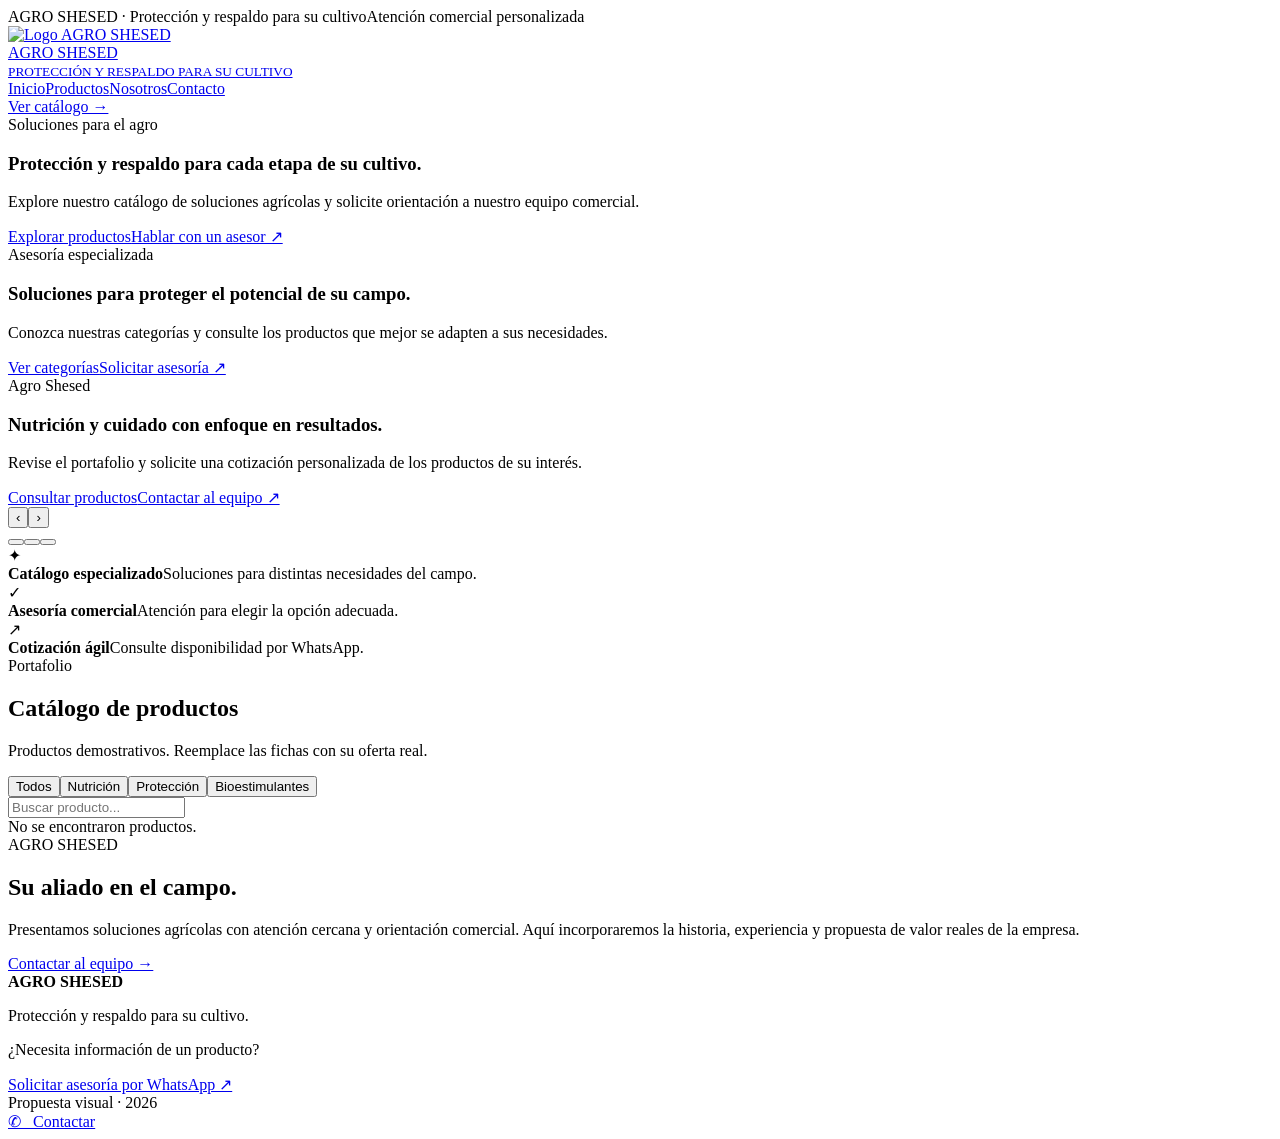
==== index.html @ ef161569 "feat: add commercial catalog page" ====
<!doctype html><html lang="es"><head><meta charset="utf-8"><meta name="viewport" content="width=device-width,initial-scale=1"><title>AGRO SHESED | Catálogo agrícola</title><link rel="stylesheet" href="styles.css"></head><body><div class="topline"><span>AGRO SHESED · Protección y respaldo para su cultivo</span><span>Atención comercial personalizada</span></div><header class="header"><a class="logo" href="#inicio"><span class="logo-frame"><img src="assets/logo-original.png" alt="Logo AGRO SHESED"></span><div><div class="wordmark">AGRO SHESED</div><small>PROTECCIÓN Y RESPALDO PARA SU CULTIVO</small></div></a><nav class="nav"><a href="#inicio">Inicio</a><a href="#catalogo">Productos</a><a href="#empresa">Nosotros</a><a href="#contacto">Contacto</a></nav><a class="header-cta" href="#catalogo">Ver catálogo →</a></header><main id="inicio"><section class="hero slider" aria-label="Presentación de AGRO SHESED"><div class="slides"><article class="slide active" aria-hidden="false"><div class="slide-image" style="background-image:linear-gradient(90deg,#102943 0%,#102943e8 38%,#10294335 100%),url(assets/banner-1.svg)"></div><div class="slide-content"><div class="kicker">Soluciones para el agro</div><h1>Protección y respaldo para cada etapa de su cultivo.</h1><p>Explore nuestro catálogo de soluciones agrícolas y solicite orientación a nuestro equipo comercial.</p><div class="hero-actions"><a href="#catalogo" class="button">Explorar productos</a><a href="#contacto">Hablar con un asesor ↗</a></div></div></article><article class="slide" aria-hidden="true"><div class="slide-image" style="background-image:linear-gradient(90deg,#102943 0%,#102943df 38%,#10294329 100%),url(assets/banner-2.svg)"></div><div class="slide-content"><div class="kicker">Asesoría especializada</div><h1>Soluciones para proteger el potencial de su campo.</h1><p>Conozca nuestras categorías y consulte los productos que mejor se adapten a sus necesidades.</p><div class="hero-actions"><a href="#catalogo" class="button">Ver categorías</a><a href="#contacto">Solicitar asesoría ↗</a></div></div></article><article class="slide" aria-hidden="true"><div class="slide-image" style="background-image:linear-gradient(90deg,#102943 0%,#102943e0 38%,#10294325 100%),url(assets/banner-3.svg)"></div><div class="slide-content"><div class="kicker">Agro Shesed</div><h1>Nutrición y cuidado con enfoque en resultados.</h1><p>Revise el portafolio y solicite una cotización personalizada de los productos de su interés.</p><div class="hero-actions"><a href="#catalogo" class="button">Consultar productos</a><a href="#contacto">Contactar al equipo ↗</a></div></div></article></div><button class="slide-arrow prev" aria-label="Diapositiva anterior">‹</button><button class="slide-arrow next" aria-label="Diapositiva siguiente">›</button><div class="slide-dots" aria-label="Elegir diapositiva"><button class="dot active" aria-label="Ver diapositiva 1" aria-current="true"></button><button class="dot" aria-label="Ver diapositiva 2"></button><button class="dot" aria-label="Ver diapositiva 3"></button></div></section><section class="stat-strip"><div class="stat"><div class="icon">✦</div><div><b>Catálogo especializado</b>Soluciones para distintas necesidades del campo.</div></div><div class="stat"><div class="icon">✓</div><div><b>Asesoría comercial</b>Atención para elegir la opción adecuada.</div></div><div class="stat"><div class="icon">↗</div><div><b>Cotización ágil</b>Consulte disponibilidad por WhatsApp.</div></div></section><section class="container" id="catalogo"><div class="heading"><div><div class="eyebrow">Portafolio</div><h2>Catálogo de productos</h2></div><p>Productos demostrativos. Reemplace las fichas con su oferta real.</p></div><div class="toolbar"><div class="filters" role="group" aria-label="Categorías"><button class="filter active" data-category="Todos">Todos</button><button class="filter" data-category="Nutrición">Nutrición</button><button class="filter" data-category="Protección">Protección</button><button class="filter" data-category="Bioestimulantes">Bioestimulantes</button></div><input type="search" id="search" placeholder="Buscar producto..." aria-label="Buscar producto"></div><div class="grid" id="grid"></div><div class="empty" id="empty">No se encontraron productos.</div></section><section class="about" id="empresa"><div class="about-inner"><div><div class="eyebrow">AGRO SHESED</div><h2>Su aliado en el campo.</h2><p>Presentamos soluciones agrícolas con atención cercana y orientación comercial. Aquí incorporaremos la historia, experiencia y propuesta de valor reales de la empresa.</p></div><a class="button" href="#contacto">Contactar al equipo →</a></div></section></main><footer class="footer" id="contacto"><div><strong>AGRO SHESED</strong><p>Protección y respaldo para su cultivo.</p></div><div><p>¿Necesita información de un producto?</p><a id="contactLink" href="#">Solicitar asesoría por WhatsApp ↗</a></div><span>Propuesta visual · 2026</span></footer><a class="floating" id="floating" href="#">✆ &nbsp; Contactar</a><script src="app.js" defer></script></body></html>
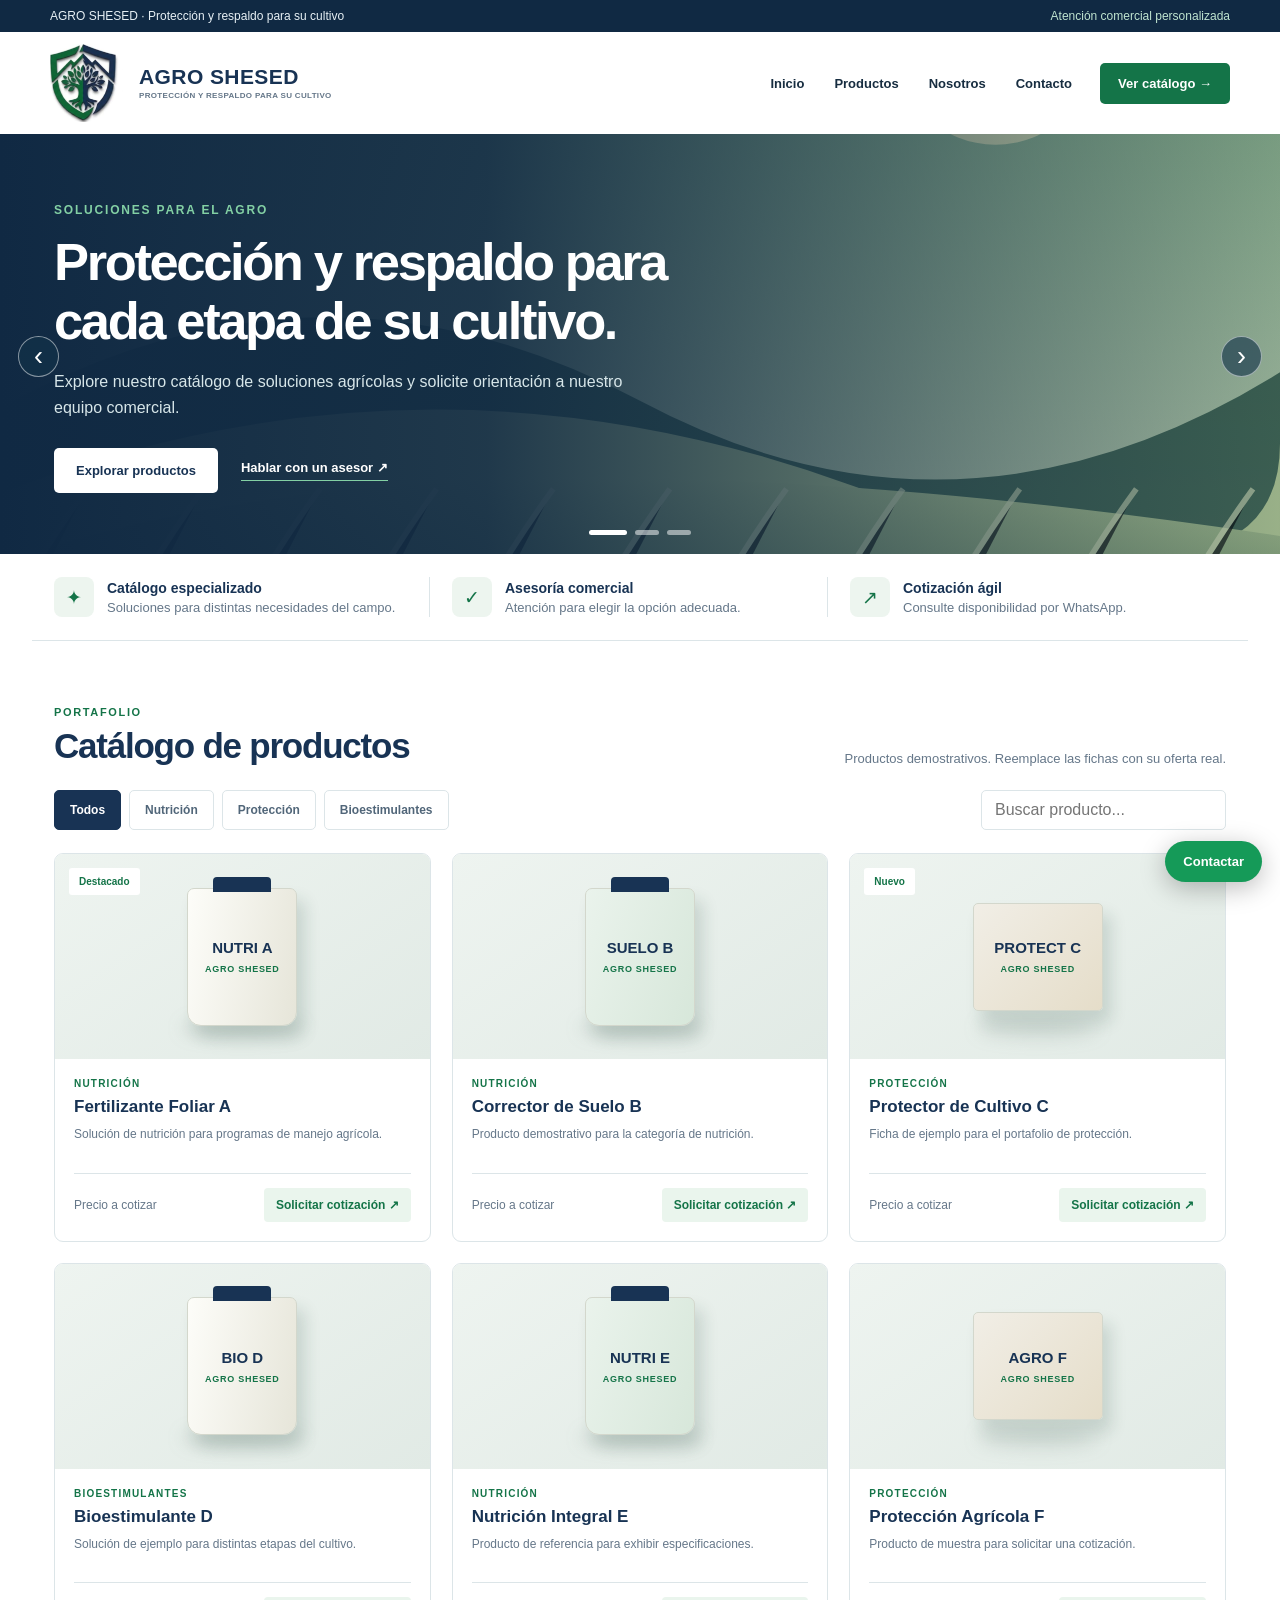
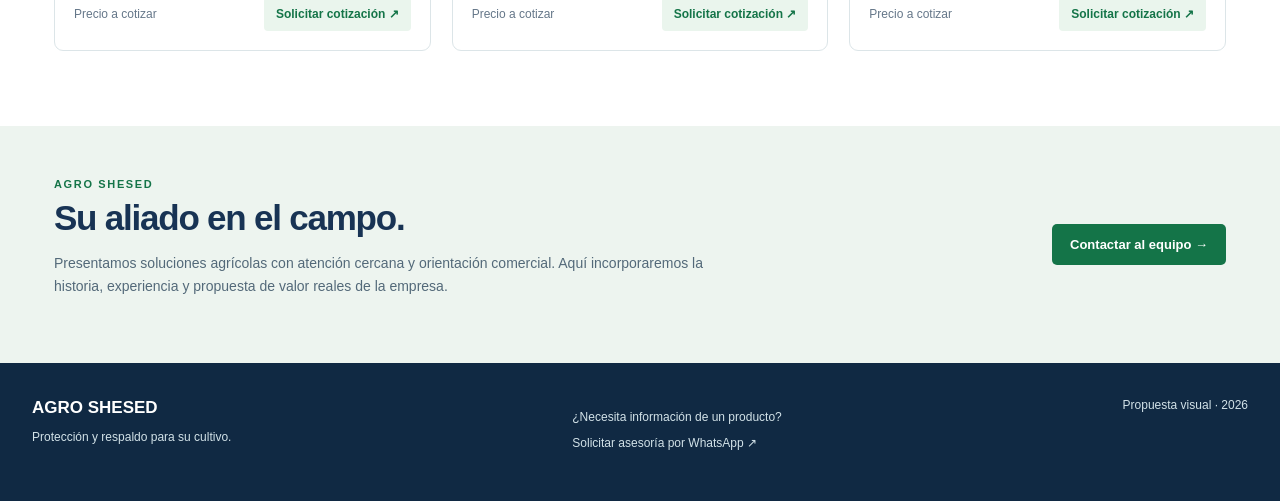
==== commit ca22842a: "feat: use WhatsApp icon in contact button" ====
--- a/index.html
+++ b/index.html
@@ -1 +1 @@
-<!doctype html><html lang="es"><head><meta charset="utf-8"><meta name="viewport" content="width=device-width,initial-scale=1"><title>AGRO SHESED | Catálogo agrícola</title><link rel="stylesheet" href="styles.css"></head><body><div class="topline"><span>AGRO SHESED · Protección y respaldo para su cultivo</span><span>Atención comercial personalizada</span></div><header class="header"><a class="logo" href="#inicio"><span class="logo-frame"><img src="assets/logo-original.png" alt="Logo AGRO SHESED"></span><div><div class="wordmark">AGRO SHESED</div><small>PROTECCIÓN Y RESPALDO PARA SU CULTIVO</small></div></a><nav class="nav"><a href="#inicio">Inicio</a><a href="#catalogo">Productos</a><a href="#empresa">Nosotros</a><a href="#contacto">Contacto</a></nav><a class="header-cta" href="#catalogo">Ver catálogo →</a></header><main id="inicio"><section class="hero slider" aria-label="Presentación de AGRO SHESED"><div class="slides"><article class="slide active" aria-hidden="false"><div class="slide-image" style="background-image:linear-gradient(90deg,#102943 0%,#102943e8 38%,#10294335 100%),url(assets/banner-1.svg)"></div><div class="slide-content"><div class="kicker">Soluciones para el agro</div><h1>Protección y respaldo para cada etapa de su cultivo.</h1><p>Explore nuestro catálogo de soluciones agrícolas y solicite orientación a nuestro equipo comercial.</p><div class="hero-actions"><a href="#catalogo" class="button">Explorar productos</a><a href="#contacto">Hablar con un asesor ↗</a></div></div></article><article class="slide" aria-hidden="true"><div class="slide-image" style="background-image:linear-gradient(90deg,#102943 0%,#102943df 38%,#10294329 100%),url(assets/banner-2.svg)"></div><div class="slide-content"><div class="kicker">Asesoría especializada</div><h1>Soluciones para proteger el potencial de su campo.</h1><p>Conozca nuestras categorías y consulte los productos que mejor se adapten a sus necesidades.</p><div class="hero-actions"><a href="#catalogo" class="button">Ver categorías</a><a href="#contacto">Solicitar asesoría ↗</a></div></div></article><article class="slide" aria-hidden="true"><div class="slide-image" style="background-image:linear-gradient(90deg,#102943 0%,#102943e0 38%,#10294325 100%),url(assets/banner-3.svg)"></div><div class="slide-content"><div class="kicker">Agro Shesed</div><h1>Nutrición y cuidado con enfoque en resultados.</h1><p>Revise el portafolio y solicite una cotización personalizada de los productos de su interés.</p><div class="hero-actions"><a href="#catalogo" class="button">Consultar productos</a><a href="#contacto">Contactar al equipo ↗</a></div></div></article></div><button class="slide-arrow prev" aria-label="Diapositiva anterior">‹</button><button class="slide-arrow next" aria-label="Diapositiva siguiente">›</button><div class="slide-dots" aria-label="Elegir diapositiva"><button class="dot active" aria-label="Ver diapositiva 1" aria-current="true"></button><button class="dot" aria-label="Ver diapositiva 2"></button><button class="dot" aria-label="Ver diapositiva 3"></button></div></section><section class="stat-strip"><div class="stat"><div class="icon">✦</div><div><b>Catálogo especializado</b>Soluciones para distintas necesidades del campo.</div></div><div class="stat"><div class="icon">✓</div><div><b>Asesoría comercial</b>Atención para elegir la opción adecuada.</div></div><div class="stat"><div class="icon">↗</div><div><b>Cotización ágil</b>Consulte disponibilidad por WhatsApp.</div></div></section><section class="container" id="catalogo"><div class="heading"><div><div class="eyebrow">Portafolio</div><h2>Catálogo de productos</h2></div><p>Productos demostrativos. Reemplace las fichas con su oferta real.</p></div><div class="toolbar"><div class="filters" role="group" aria-label="Categorías"><button class="filter active" data-category="Todos">Todos</button><button class="filter" data-category="Nutrición">Nutrición</button><button class="filter" data-category="Protección">Protección</button><button class="filter" data-category="Bioestimulantes">Bioestimulantes</button></div><input type="search" id="search" placeholder="Buscar producto..." aria-label="Buscar producto"></div><div class="grid" id="grid"></div><div class="empty" id="empty">No se encontraron productos.</div></section><section class="about" id="empresa"><div class="about-inner"><div><div class="eyebrow">AGRO SHESED</div><h2>Su aliado en el campo.</h2><p>Presentamos soluciones agrícolas con atención cercana y orientación comercial. Aquí incorporaremos la historia, experiencia y propuesta de valor reales de la empresa.</p></div><a class="button" href="#contacto">Contactar al equipo →</a></div></section></main><footer class="footer" id="contacto"><div><strong>AGRO SHESED</strong><p>Protección y respaldo para su cultivo.</p></div><div><p>¿Necesita información de un producto?</p><a id="contactLink" href="#">Solicitar asesoría por WhatsApp ↗</a></div><span>Propuesta visual · 2026</span></footer><a class="floating" id="floating" href="#">✆ &nbsp; Contactar</a><script src="app.js" defer></script></body></html>+<!doctype html><html lang="es"><head><meta charset="utf-8"><meta name="viewport" content="width=device-width,initial-scale=1"><title>AGRO SHESED | Catálogo agrícola</title><link rel="stylesheet" href="styles.css"></head><body><div class="topline"><span>AGRO SHESED · Protección y respaldo para su cultivo</span><span>Atención comercial personalizada</span></div><header class="header"><a class="logo" href="#inicio"><span class="logo-frame"><img src="assets/logo-original.png" alt="Logo AGRO SHESED"></span><div><div class="wordmark">AGRO SHESED</div><small>PROTECCIÓN Y RESPALDO PARA SU CULTIVO</small></div></a><nav class="nav"><a href="#inicio">Inicio</a><a href="#catalogo">Productos</a><a href="#empresa">Nosotros</a><a href="#contacto">Contacto</a></nav><a class="header-cta" href="#catalogo">Ver catálogo →</a></header><main id="inicio"><section class="hero slider" aria-label="Presentación de AGRO SHESED"><div class="slides"><article class="slide active" aria-hidden="false"><div class="slide-image" style="background-image:linear-gradient(90deg,#102943 0%,#102943e8 38%,#10294335 100%),url(assets/banner-1.svg)"></div><div class="slide-content"><div class="kicker">Soluciones para el agro</div><h1>Protección y respaldo para cada etapa de su cultivo.</h1><p>Explore nuestro catálogo de soluciones agrícolas y solicite orientación a nuestro equipo comercial.</p><div class="hero-actions"><a href="#catalogo" class="button">Explorar productos</a><a href="#contacto">Hablar con un asesor ↗</a></div></div></article><article class="slide" aria-hidden="true"><div class="slide-image" style="background-image:linear-gradient(90deg,#102943 0%,#102943df 38%,#10294329 100%),url(assets/banner-2.svg)"></div><div class="slide-content"><div class="kicker">Asesoría especializada</div><h1>Soluciones para proteger el potencial de su campo.</h1><p>Conozca nuestras categorías y consulte los productos que mejor se adapten a sus necesidades.</p><div class="hero-actions"><a href="#catalogo" class="button">Ver categorías</a><a href="#contacto">Solicitar asesoría ↗</a></div></div></article><article class="slide" aria-hidden="true"><div class="slide-image" style="background-image:linear-gradient(90deg,#102943 0%,#102943e0 38%,#10294325 100%),url(assets/banner-3.svg)"></div><div class="slide-content"><div class="kicker">Agro Shesed</div><h1>Nutrición y cuidado con enfoque en resultados.</h1><p>Revise el portafolio y solicite una cotización personalizada de los productos de su interés.</p><div class="hero-actions"><a href="#catalogo" class="button">Consultar productos</a><a href="#contacto">Contactar al equipo ↗</a></div></div></article></div><button class="slide-arrow prev" aria-label="Diapositiva anterior">‹</button><button class="slide-arrow next" aria-label="Diapositiva siguiente">›</button><div class="slide-dots" aria-label="Elegir diapositiva"><button class="dot active" aria-label="Ver diapositiva 1" aria-current="true"></button><button class="dot" aria-label="Ver diapositiva 2"></button><button class="dot" aria-label="Ver diapositiva 3"></button></div></section><section class="stat-strip"><div class="stat"><div class="icon">✦</div><div><b>Catálogo especializado</b>Soluciones para distintas necesidades del campo.</div></div><div class="stat"><div class="icon">✓</div><div><b>Asesoría comercial</b>Atención para elegir la opción adecuada.</div></div><div class="stat"><div class="icon">↗</div><div><b>Cotización ágil</b>Consulte disponibilidad por WhatsApp.</div></div></section><section class="container" id="catalogo"><div class="heading"><div><div class="eyebrow">Portafolio</div><h2>Catálogo de productos</h2></div><p>Productos demostrativos. Reemplace las fichas con su oferta real.</p></div><div class="toolbar"><div class="filters" role="group" aria-label="Categorías"><button class="filter active" data-category="Todos">Todos</button><button class="filter" data-category="Nutrición">Nutrición</button><button class="filter" data-category="Protección">Protección</button><button class="filter" data-category="Bioestimulantes">Bioestimulantes</button></div><input type="search" id="search" placeholder="Buscar producto..." aria-label="Buscar producto"></div><div class="grid" id="grid"></div><div class="empty" id="empty">No se encontraron productos.</div></section><section class="about" id="empresa"><div class="about-inner"><div><div class="eyebrow">AGRO SHESED</div><h2>Su aliado en el campo.</h2><p>Presentamos soluciones agrícolas con atención cercana y orientación comercial. Aquí incorporaremos la historia, experiencia y propuesta de valor reales de la empresa.</p></div><a class="button" href="#contacto">Contactar al equipo →</a></div></section></main><footer class="footer" id="contacto"><div><strong>AGRO SHESED</strong><p>Protección y respaldo para su cultivo.</p></div><div><p>¿Necesita información de un producto?</p><a id="contactLink" href="#">Solicitar asesoría por WhatsApp ↗</a></div><span>Propuesta visual · 2026</span></footer><a class="floating" id="floating" href="#"><img class="whatsapp-icon" src="assets/whatsapp-icon.png" alt="">Contactar</a><script src="app.js" defer></script></body></html>
--- a/styles.css
+++ b/styles.css
@@ -0,0 +1,14 @@
+
+:root{--navy:#183354;--deep:#102943;--green:#147448;--pale:#edf5ef;--ink:#172d40;--muted:#657789;--line:#dce5e8}*{box-sizing:border-box}html{scroll-behavior:smooth}body{margin:0;background:#fff;color:var(--ink);font-family:Arial,Helvetica,sans-serif}a{text-decoration:none;color:inherit}button,input{font:inherit}.topline{background:var(--deep);color:#e7f0f5;font-size:12px;padding:9px max(22px,calc((100vw - 1216px)/2));display:flex;justify-content:space-between}.topline span:last-child{color:#bfe4d0}.header{max-width:1260px;margin:auto;padding:13px 22px;display:flex;align-items:center;gap:32px}.logo{display:flex;align-items:center;gap:12px;min-width:245px}.logo img{width:65px;height:65px;object-fit:cover;object-position:center;clip-path:inset(8% 23% 14% 23%)}.logo .wordmark{font-size:20px;font-weight:900;letter-spacing:.04em;color:var(--navy)}.logo small{display:block;font-size:9px;letter-spacing:.02em;font-weight:700;color:var(--muted);margin-top:3px}.nav{display:flex;align-items:center;gap:28px;margin-left:auto;font-size:13px;font-weight:700}.nav a:hover{color:var(--green)}.header-cta,.button{border:0;background:var(--green);color:white;padding:13px 18px;border-radius:5px;font-weight:700;font-size:13px;display:inline-block;cursor:pointer}.header-cta:hover,.button:hover{background:#0b5b39}.hero{background:linear-gradient(100deg,#112e49 0%,#183b56 61%,#146345 100%);color:white;overflow:hidden}.hero-inner{max-width:1216px;margin:auto;min-height:390px;padding:62px 22px;display:grid;grid-template-columns:1.2fr .8fr;align-items:center;gap:35px}.kicker{color:#83d0a4;font-size:12px;font-weight:800;letter-spacing:.15em;text-transform:uppercase}.hero h1{font-size:clamp(36px,4.2vw,59px);line-height:1.12;letter-spacing:-.045em;margin:16px 0 18px;max-width:670px}.hero p{line-height:1.65;color:#d7e6e9;max-width:570px;margin:0 0 27px;font-size:16px}.hero-actions{display:flex;align-items:center;gap:23px}.hero-actions .button{background:#fff;color:var(--navy);padding:15px 22px}.hero-actions .button:hover{background:#e8f6ec}.hero-actions a:last-child{font-size:13px;font-weight:700;border-bottom:1px solid #83d0a4;padding-bottom:5px}.hero-graphic{height:295px;position:relative;display:grid;place-items:center}.hero-graphic:before{content:"";width:315px;height:315px;border:1px solid #ffffff32;border-radius:50%;position:absolute;box-shadow:0 0 0 40px #ffffff08,0 0 0 80px #ffffff07}.shield{position:relative;width:220px;height:245px;background:#f5faf7;border:8px solid #85baa0;clip-path:polygon(50% 0,94% 18%,89% 67%,50% 100%,11% 67%,6% 18%);display:grid;place-items:center;box-shadow:0 20px 40px #0004}.shield img{width:260px;max-width:none;transform:translateY(-10px);clip-path:inset(10% 26% 43% 26%)}.stat-strip{max-width:1216px;margin:auto;padding:22px;display:grid;grid-template-columns:repeat(3,1fr);gap:22px;border-bottom:1px solid var(--line)}.stat{border-right:1px solid var(--line);padding-right:20px;display:flex;gap:13px;align-items:center;font-size:13px;color:var(--muted)}.stat:last-child{border:0}.stat b{display:block;color:var(--navy);font-size:14px;margin-bottom:4px}.stat .icon{background:var(--pale);color:var(--green);width:40px;height:40px;border-radius:8px;display:grid;place-items:center;font-size:19px;flex:none}.container{max-width:1216px;margin:auto;padding:67px 22px}.heading{display:flex;justify-content:space-between;gap:25px;align-items:end;margin-bottom:27px}.eyebrow{text-transform:uppercase;letter-spacing:.15em;color:var(--green);font-size:11px;font-weight:900}.heading h2,.about h2{margin:8px 0 0;font-size:35px;letter-spacing:-.035em;color:var(--navy)}.heading p{margin:0;color:var(--muted);font-size:13px}.toolbar{display:flex;gap:12px;justify-content:space-between;flex-wrap:wrap;margin-bottom:23px}.filters{display:flex;flex-wrap:wrap;gap:8px}.filter{background:#fff;border:1px solid var(--line);border-radius:5px;padding:10px 15px;color:#516679;cursor:pointer;font-size:12px;font-weight:700}.filter.active{background:var(--navy);border-color:var(--navy);color:#fff}input{padding:10px 13px;border:1px solid var(--line);border-radius:5px;min-width:245px;outline:none}input:focus{border-color:var(--green)}.grid{display:grid;grid-template-columns:repeat(3,1fr);gap:21px}.card{border:1px solid var(--line);border-radius:9px;overflow:hidden;background:#fff;transition:box-shadow .2s,transform .2s}.card:hover{box-shadow:0 12px 30px #11314d16;transform:translateY(-3px)}.visual{height:205px;background:linear-gradient(145deg,#eef4f0,#e1eae5);position:relative;display:grid;place-items:center}.visual:after{content:"";position:absolute;width:120px;height:18px;border-radius:50%;background:#59746b33;bottom:22px;filter:blur(9px)}.tag{position:absolute;left:14px;top:14px;background:white;color:var(--green);font-size:10px;font-weight:800;padding:8px 10px;border-radius:3px;z-index:2}.product-art{z-index:1;width:110px;height:138px;background:linear-gradient(100deg,#fdfdf9,#e6e5d9);border:1px solid #d3d7cc;box-shadow:8px 12px 16px #1a403627;position:relative;border-radius:7px 7px 14px 14px;display:flex;justify-content:center;align-items:center;text-align:center;padding:15px;color:var(--navy);font-weight:900;font-size:15px}.product-art:before{content:"";position:absolute;top:-12px;width:58px;height:15px;background:var(--navy);border-radius:4px 4px 0 0}.product-art small{display:block;color:var(--green);font-size:9px;margin-top:8px;letter-spacing:.08em}.card:nth-child(2) .product-art,.card:nth-child(5) .product-art{background:linear-gradient(110deg,#eaf3ec,#d7e7da)}.card:nth-child(3) .product-art,.card:nth-child(6) .product-art{width:130px;height:108px;border-radius:5px;background:linear-gradient(135deg,#f1eee6,#e5ddc9)}.card:nth-child(3) .product-art:before,.card:nth-child(6) .product-art:before{display:none}.card-body{padding:19px}.category{font-size:10px;font-weight:900;letter-spacing:.12em;color:var(--green);text-transform:uppercase}.card h3{font-size:17px;color:var(--navy);margin:8px 0}.desc{font-size:12px;color:var(--muted);line-height:1.55;min-height:38px;margin:0 0 19px}.card-bottom{display:flex;justify-content:space-between;align-items:center;border-top:1px solid var(--line);padding-top:14px;gap:10px}.quote{font-size:12px;color:var(--muted)}.consult{background:#eaf5ed;border:0;color:var(--green);border-radius:4px;padding:10px 12px;font-size:12px;font-weight:800;cursor:pointer}.consult:hover{background:var(--green);color:white}.empty{display:none;color:var(--muted);padding:20px}.about{background:#edf4ef}.about-inner{max-width:1216px;margin:auto;padding:52px 22px;display:flex;justify-content:space-between;align-items:center;gap:40px}.about p{color:#536979;line-height:1.6;max-width:700px;font-size:14px}.footer{background:var(--deep);color:#d2e2e8;padding:35px max(22px,calc((100vw - 1216px)/2));display:flex;justify-content:space-between;gap:30px;font-size:12px}.footer strong{color:white;font-size:17px}.floating{position:fixed;right:22px;bottom:22px;background:#159a58;color:white;border-radius:40px;padding:13px 18px;box-shadow:0 6px 26px #0004;font-size:13px;font-weight:800;z-index:5}@media(max-width:850px){.nav{display:none}.grid{grid-template-columns:repeat(2,1fr)}.hero-inner{grid-template-columns:1fr}.hero-graphic{display:none}.hero-inner{min-height:360px}.about-inner{display:block}.about .button{margin-top:12px}}@media(max-width:600px){.topline span:last-child{display:none}.header{padding:8px 15px}.logo{min-width:0;gap:0}.logo img{width:54px;height:54px}.logo .wordmark{font-size:15px}.logo small{font-size:7px}.header-cta{margin-left:auto;font-size:11px;padding:10px}.hero-inner{padding:50px 20px}.hero h1{font-size:36px}.stat-strip{grid-template-columns:1fr;gap:13px}.stat{border-right:0}.container{padding:45px 15px}.heading{display:block}.heading h2{font-size:29px}.heading p{margin-top:10px}.toolbar input{width:100%}.grid{grid-template-columns:1fr}.about-inner{padding:45px 20px}.footer{display:block}.footer span{display:block;margin-top:10px}}
+.slider{position:relative;background:#102943}.slides{position:relative;height:420px}.slide{position:absolute;inset:0;opacity:0;visibility:hidden;transition:opacity .55s ease,visibility .55s;overflow:hidden}.slide.active{opacity:1;visibility:visible}.slide-image{position:absolute;inset:0;background-size:cover;background-position:center}.slide-content{position:relative;max-width:1216px;margin:auto;padding:67px 92px 68px 22px;z-index:1}.slide-content h1{font-size:clamp(36px,4.1vw,58px);line-height:1.12;letter-spacing:-.045em;margin:16px 0 18px;max-width:675px}.slide-content p{line-height:1.65;color:#d7e6e9;max-width:590px;margin:0 0 27px;font-size:16px}.slide-arrow{position:absolute;z-index:4;top:48%;width:41px;height:41px;border-radius:50%;border:1px solid #ffffff80;color:#fff;background:#1232499e;font-size:27px;line-height:25px;cursor:pointer}.slide-arrow:hover{background:#147448}.slide-arrow.prev{left:18px}.slide-arrow.next{right:18px}.slide-dots{position:absolute;z-index:4;bottom:19px;left:50%;transform:translateX(-50%);display:flex;gap:8px}.dot{width:24px;height:5px;border:0;border-radius:5px;background:#ffffff82;cursor:pointer}.dot.active{background:#fff;width:38px}@media(max-width:650px){.slides{height:480px}.slide-image{background-position:60% center}.slide-content{padding:58px 55px 65px 24px}.slide-content h1{font-size:34px}.slide-content p{font-size:14px}.slide-arrow{width:31px;height:31px;font-size:22px;top:auto;bottom:17px}.slide-arrow.prev{left:15px}.slide-arrow.next{right:15px}.slide-dots{bottom:29px}}
+
+/* Refined layout */
+.topline{padding-left:max(24px,calc((100vw - 1180px)/2));padding-right:max(24px,calc((100vw - 1180px)/2))}
+.header{max-width:1228px;min-height:96px;padding:12px 24px;gap:28px}.logo{gap:16px;min-width:310px}.logo-frame{width:64px;height:68px;flex:none;position:relative;overflow:hidden;display:block}.logo-frame img{position:absolute;width:162px;height:auto;max-width:none;left:50%;top:-5px;transform:translateX(-50%);clip-path:none}.logo .wordmark{font-size:21px;letter-spacing:.02em;line-height:1.05}.logo small{font-size:8px;letter-spacing:.04em;line-height:1.2;white-space:nowrap}.nav{gap:30px}.hero .slide-content{padding-top:69px;padding-bottom:65px}.slide-content h1{max-width:680px}.stat-strip{padding:23px 22px}.container{padding-top:65px;padding-bottom:75px}.heading{margin-bottom:24px}.grid{align-items:stretch}.card{display:flex;flex-direction:column}.card-body{display:flex;flex-direction:column;flex:1}.desc{min-height:0;flex:1}.card-bottom{margin-top:10px}.about-inner{min-height:230px}.footer{padding-bottom:45px}.floating{bottom:18px;right:18px}
+@media(max-width:980px){.header{gap:16px}.logo{min-width:260px}.nav{gap:15px}.logo .wordmark{font-size:18px}.logo small{font-size:7px}}
+@media(max-width:850px){.header{min-height:76px}.logo{min-width:0}.slide-content{padding-left:35px;padding-right:60px}.stat-strip{grid-template-columns:repeat(3,1fr)}}
+@media(max-width:650px){.topline{padding:8px 16px;font-size:10px}.header{min-height:70px;padding:8px 14px}.logo{gap:8px}.logo-frame{width:48px;height:52px}.logo-frame img{width:124px;top:-4px}.logo .wordmark{font-size:15px}.logo small{font-size:6px;white-space:normal;max-width:135px}.header-cta{font-size:10px;padding:10px 9px;white-space:nowrap}.slides{height:445px}.slide-content{padding:48px 42px 65px 22px}.slide-content h1{font-size:32px;line-height:1.13}.slide-content p{font-size:13px;line-height:1.55}.hero-actions{gap:15px;flex-wrap:wrap}.hero-actions .button{padding:12px 15px}.stat-strip{grid-template-columns:1fr;padding:18px 20px;gap:14px}.stat{padding:0}.container{padding:45px 15px}.heading p{line-height:1.4}.filters{width:100%}.filter{flex:1}.toolbar input{min-width:0}.visual{height:225px}.about-inner{min-height:0}.footer{padding:35px 20px 75px}}
+@media(max-width:370px){.logo .wordmark{font-size:13px}.logo-frame{width:43px}.header-cta{font-size:9px}.slide-content h1{font-size:28px}}
+/* Show only the shield from the supplied wide logo; the adjacent text is typeset separately. */
+.logo-frame{width:73px;height:78px}.logo-frame img{width:270px;height:auto;left:-102px;top:-20px;transform:none}
+@media(max-width:650px){.logo-frame{width:48px;height:52px}.logo-frame img{width:178px;left:-67px;top:-13px;transform:none}}
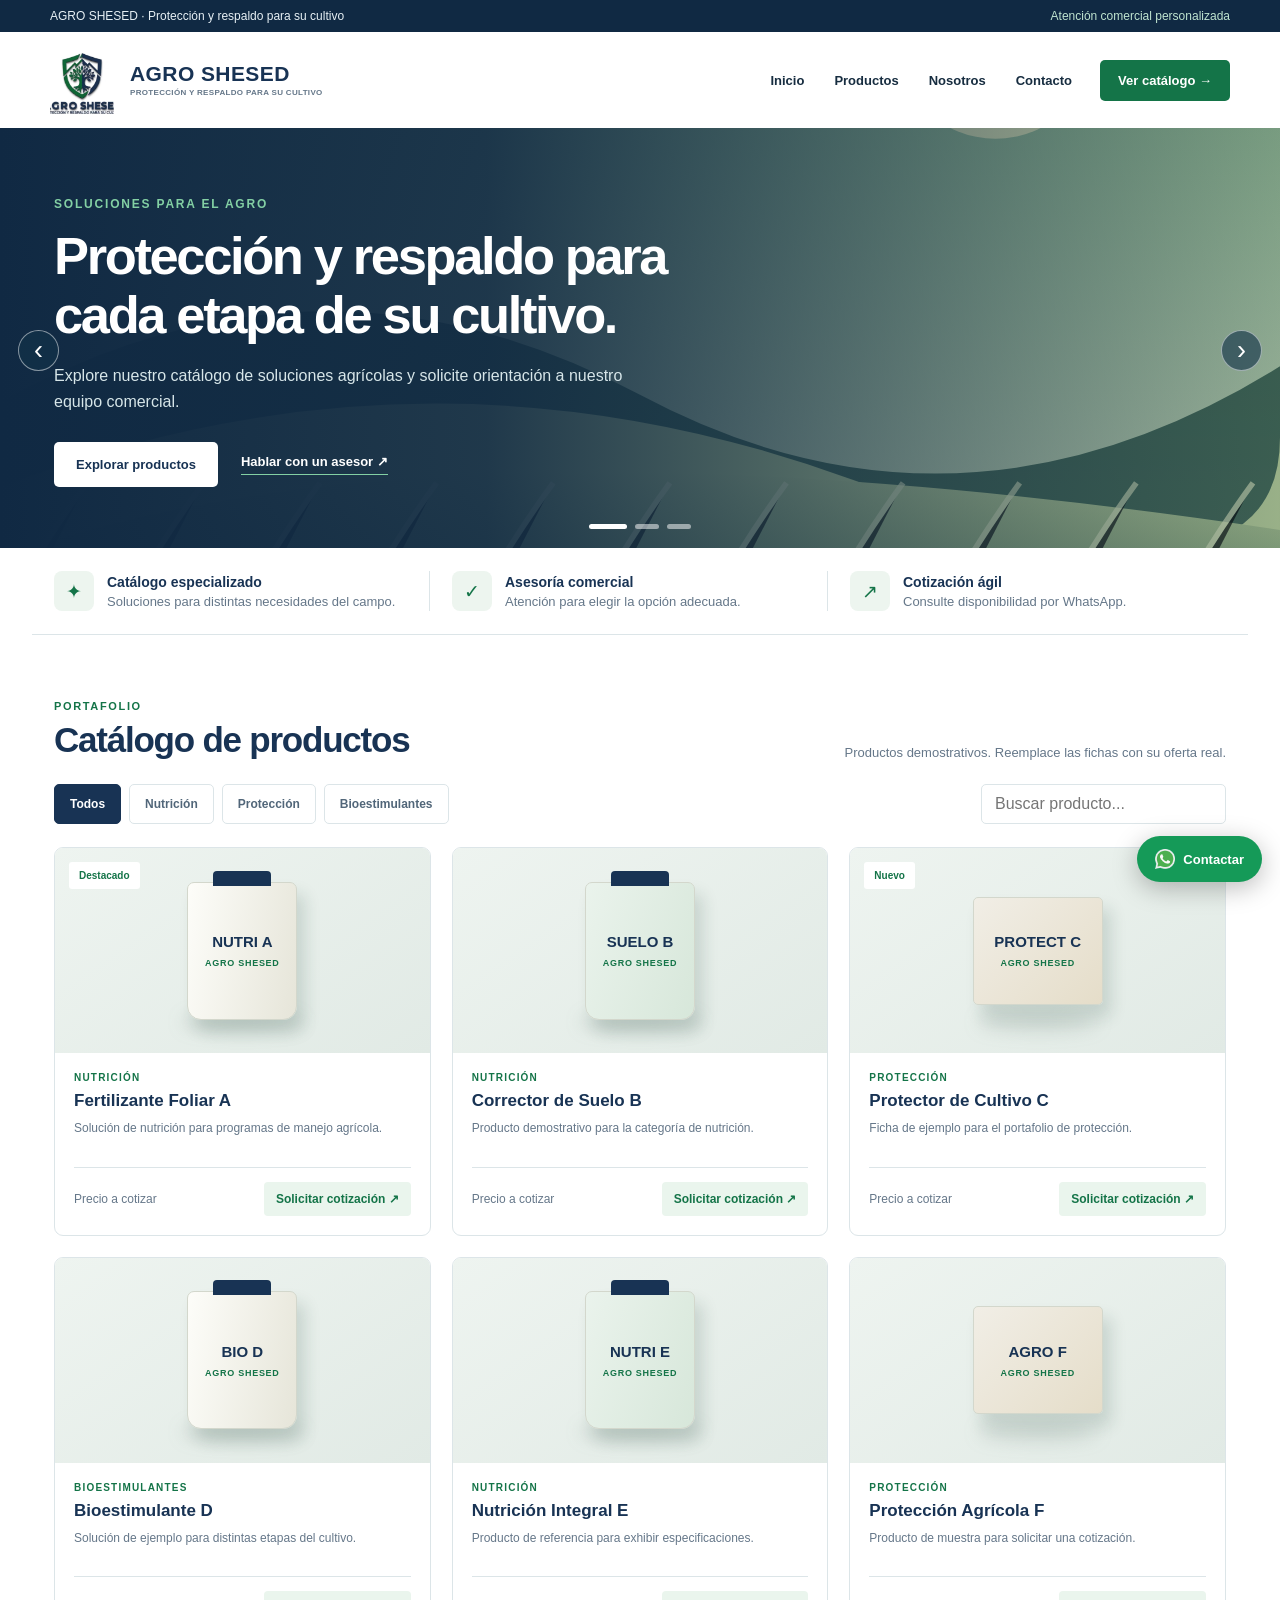
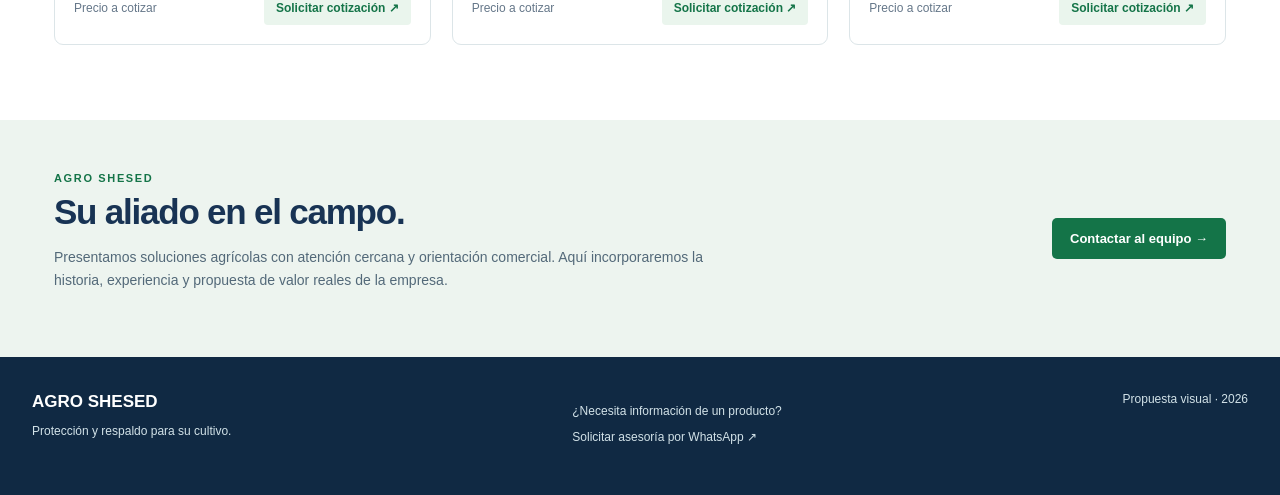
==== commit 2c8924c9: "style: load refined logo treatment" ====
--- a/index.html
+++ b/index.html
@@ -1 +1 @@
-<!doctype html><html lang="es"><head><meta charset="utf-8"><meta name="viewport" content="width=device-width,initial-scale=1"><title>AGRO SHESED | Catálogo agrícola</title><link rel="stylesheet" href="styles.css"></head><body><div class="topline"><span>AGRO SHESED · Protección y respaldo para su cultivo</span><span>Atención comercial personalizada</span></div><header class="header"><a class="logo" href="#inicio"><span class="logo-frame"><img src="assets/logo-original.png" alt="Logo AGRO SHESED"></span><div><div class="wordmark">AGRO SHESED</div><small>PROTECCIÓN Y RESPALDO PARA SU CULTIVO</small></div></a><nav class="nav"><a href="#inicio">Inicio</a><a href="#catalogo">Productos</a><a href="#empresa">Nosotros</a><a href="#contacto">Contacto</a></nav><a class="header-cta" href="#catalogo">Ver catálogo →</a></header><main id="inicio"><section class="hero slider" aria-label="Presentación de AGRO SHESED"><div class="slides"><article class="slide active" aria-hidden="false"><div class="slide-image" style="background-image:linear-gradient(90deg,#102943 0%,#102943e8 38%,#10294335 100%),url(assets/banner-1.svg)"></div><div class="slide-content"><div class="kicker">Soluciones para el agro</div><h1>Protección y respaldo para cada etapa de su cultivo.</h1><p>Explore nuestro catálogo de soluciones agrícolas y solicite orientación a nuestro equipo comercial.</p><div class="hero-actions"><a href="#catalogo" class="button">Explorar productos</a><a href="#contacto">Hablar con un asesor ↗</a></div></div></article><article class="slide" aria-hidden="true"><div class="slide-image" style="background-image:linear-gradient(90deg,#102943 0%,#102943df 38%,#10294329 100%),url(assets/banner-2.svg)"></div><div class="slide-content"><div class="kicker">Asesoría especializada</div><h1>Soluciones para proteger el potencial de su campo.</h1><p>Conozca nuestras categorías y consulte los productos que mejor se adapten a sus necesidades.</p><div class="hero-actions"><a href="#catalogo" class="button">Ver categorías</a><a href="#contacto">Solicitar asesoría ↗</a></div></div></article><article class="slide" aria-hidden="true"><div class="slide-image" style="background-image:linear-gradient(90deg,#102943 0%,#102943e0 38%,#10294325 100%),url(assets/banner-3.svg)"></div><div class="slide-content"><div class="kicker">Agro Shesed</div><h1>Nutrición y cuidado con enfoque en resultados.</h1><p>Revise el portafolio y solicite una cotización personalizada de los productos de su interés.</p><div class="hero-actions"><a href="#catalogo" class="button">Consultar productos</a><a href="#contacto">Contactar al equipo ↗</a></div></div></article></div><button class="slide-arrow prev" aria-label="Diapositiva anterior">‹</button><button class="slide-arrow next" aria-label="Diapositiva siguiente">›</button><div class="slide-dots" aria-label="Elegir diapositiva"><button class="dot active" aria-label="Ver diapositiva 1" aria-current="true"></button><button class="dot" aria-label="Ver diapositiva 2"></button><button class="dot" aria-label="Ver diapositiva 3"></button></div></section><section class="stat-strip"><div class="stat"><div class="icon">✦</div><div><b>Catálogo especializado</b>Soluciones para distintas necesidades del campo.</div></div><div class="stat"><div class="icon">✓</div><div><b>Asesoría comercial</b>Atención para elegir la opción adecuada.</div></div><div class="stat"><div class="icon">↗</div><div><b>Cotización ágil</b>Consulte disponibilidad por WhatsApp.</div></div></section><section class="container" id="catalogo"><div class="heading"><div><div class="eyebrow">Portafolio</div><h2>Catálogo de productos</h2></div><p>Productos demostrativos. Reemplace las fichas con su oferta real.</p></div><div class="toolbar"><div class="filters" role="group" aria-label="Categorías"><button class="filter active" data-category="Todos">Todos</button><button class="filter" data-category="Nutrición">Nutrición</button><button class="filter" data-category="Protección">Protección</button><button class="filter" data-category="Bioestimulantes">Bioestimulantes</button></div><input type="search" id="search" placeholder="Buscar producto..." aria-label="Buscar producto"></div><div class="grid" id="grid"></div><div class="empty" id="empty">No se encontraron productos.</div></section><section class="about" id="empresa"><div class="about-inner"><div><div class="eyebrow">AGRO SHESED</div><h2>Su aliado en el campo.</h2><p>Presentamos soluciones agrícolas con atención cercana y orientación comercial. Aquí incorporaremos la historia, experiencia y propuesta de valor reales de la empresa.</p></div><a class="button" href="#contacto">Contactar al equipo →</a></div></section></main><footer class="footer" id="contacto"><div><strong>AGRO SHESED</strong><p>Protección y respaldo para su cultivo.</p></div><div><p>¿Necesita información de un producto?</p><a id="contactLink" href="#">Solicitar asesoría por WhatsApp ↗</a></div><span>Propuesta visual · 2026</span></footer><a class="floating" id="floating" href="#"><img class="whatsapp-icon" src="assets/whatsapp-icon.png" alt="">Contactar</a><script src="app.js" defer></script></body></html>+<!doctype html><html lang="es"><head><meta charset="utf-8"><meta name="viewport" content="width=device-width,initial-scale=1"><title>AGRO SHESED | Catálogo agrícola</title><link rel="stylesheet" href="styles.css"><link rel="stylesheet" href="logo.css"></head><body><div class="topline"><span>AGRO SHESED · Protección y respaldo para su cultivo</span><span>Atención comercial personalizada</span></div><header class="header"><a class="logo" href="#inicio"><span class="logo-frame"><img src="assets/logo-original.png" alt="Logo AGRO SHESED"></span><div><div class="wordmark">AGRO SHESED</div><small>PROTECCIÓN Y RESPALDO PARA SU CULTIVO</small></div></a><nav class="nav"><a href="#inicio">Inicio</a><a href="#catalogo">Productos</a><a href="#empresa">Nosotros</a><a href="#contacto">Contacto</a></nav><a class="header-cta" href="#catalogo">Ver catálogo →</a></header><main id="inicio"><section class="hero slider" aria-label="Presentación de AGRO SHESED"><div class="slides"><article class="slide active" aria-hidden="false"><div class="slide-image" style="background-image:linear-gradient(90deg,#102943 0%,#102943e8 38%,#10294335 100%),url(assets/banner-1.svg)"></div><div class="slide-content"><div class="kicker">Soluciones para el agro</div><h1>Protección y respaldo para cada etapa de su cultivo.</h1><p>Explore nuestro catálogo de soluciones agrícolas y solicite orientación a nuestro equipo comercial.</p><div class="hero-actions"><a href="#catalogo" class="button">Explorar productos</a><a href="#contacto">Hablar con un asesor ↗</a></div></div></article><article class="slide" aria-hidden="true"><div class="slide-image" style="background-image:linear-gradient(90deg,#102943 0%,#102943df 38%,#10294329 100%),url(assets/banner-2.svg)"></div><div class="slide-content"><div class="kicker">Asesoría especializada</div><h1>Soluciones para proteger el potencial de su campo.</h1><p>Conozca nuestras categorías y consulte los productos que mejor se adapten a sus necesidades.</p><div class="hero-actions"><a href="#catalogo" class="button">Ver categorías</a><a href="#contacto">Solicitar asesoría ↗</a></div></div></article><article class="slide" aria-hidden="true"><div class="slide-image" style="background-image:linear-gradient(90deg,#102943 0%,#102943e0 38%,#10294325 100%),url(assets/banner-3.svg)"></div><div class="slide-content"><div class="kicker">Agro Shesed</div><h1>Nutrición y cuidado con enfoque en resultados.</h1><p>Revise el portafolio y solicite una cotización personalizada de los productos de su interés.</p><div class="hero-actions"><a href="#catalogo" class="button">Consultar productos</a><a href="#contacto">Contactar al equipo ↗</a></div></div></article></div><button class="slide-arrow prev" aria-label="Diapositiva anterior">‹</button><button class="slide-arrow next" aria-label="Diapositiva siguiente">›</button><div class="slide-dots" aria-label="Elegir diapositiva"><button class="dot active" aria-label="Ver diapositiva 1" aria-current="true"></button><button class="dot" aria-label="Ver diapositiva 2"></button><button class="dot" aria-label="Ver diapositiva 3"></button></div></section><section class="stat-strip"><div class="stat"><div class="icon">✦</div><div><b>Catálogo especializado</b>Soluciones para distintas necesidades del campo.</div></div><div class="stat"><div class="icon">✓</div><div><b>Asesoría comercial</b>Atención para elegir la opción adecuada.</div></div><div class="stat"><div class="icon">↗</div><div><b>Cotización ágil</b>Consulte disponibilidad por WhatsApp.</div></div></section><section class="container" id="catalogo"><div class="heading"><div><div class="eyebrow">Portafolio</div><h2>Catálogo de productos</h2></div><p>Productos demostrativos. Reemplace las fichas con su oferta real.</p></div><div class="toolbar"><div class="filters" role="group" aria-label="Categorías"><button class="filter active" data-category="Todos">Todos</button><button class="filter" data-category="Nutrición">Nutrición</button><button class="filter" data-category="Protección">Protección</button><button class="filter" data-category="Bioestimulantes">Bioestimulantes</button></div><input type="search" id="search" placeholder="Buscar producto..." aria-label="Buscar producto"></div><div class="grid" id="grid"></div><div class="empty" id="empty">No se encontraron productos.</div></section><section class="about" id="empresa"><div class="about-inner"><div><div class="eyebrow">AGRO SHESED</div><h2>Su aliado en el campo.</h2><p>Presentamos soluciones agrícolas con atención cercana y orientación comercial. Aquí incorporaremos la historia, experiencia y propuesta de valor reales de la empresa.</p></div><a class="button" href="#contacto">Contactar al equipo →</a></div></section></main><footer class="footer" id="contacto"><div><strong>AGRO SHESED</strong><p>Protección y respaldo para su cultivo.</p></div><div><p>¿Necesita información de un producto?</p><a id="contactLink" href="#">Solicitar asesoría por WhatsApp ↗</a></div><span>Propuesta visual · 2026</span></footer><a class="floating" id="floating" href="#"><img class="whatsapp-icon" src="assets/whatsapp-icon.png" alt="">Contactar</a><script src="app.js" defer></script></body></html>
--- a/styles.css
+++ b/styles.css
@@ -1,14 +1,8 @@
 
-:root{--navy:#183354;--deep:#102943;--green:#147448;--pale:#edf5ef;--ink:#172d40;--muted:#657789;--line:#dce5e8}*{box-sizing:border-box}html{scroll-behavior:smooth}body{margin:0;background:#fff;color:var(--ink);font-family:Arial,Helvetica,sans-serif}a{text-decoration:none;color:inherit}button,input{font:inherit}.topline{background:var(--deep);color:#e7f0f5;font-size:12px;padding:9px max(22px,calc((100vw - 1216px)/2));display:flex;justify-content:space-between}.topline span:last-child{color:#bfe4d0}.header{max-width:1260px;margin:auto;padding:13px 22px;display:flex;align-items:center;gap:32px}.logo{display:flex;align-items:center;gap:12px;min-width:245px}.logo img{width:65px;height:65px;object-fit:cover;object-position:center;clip-path:inset(8% 23% 14% 23%)}.logo .wordmark{font-size:20px;font-weight:900;letter-spacing:.04em;color:var(--navy)}.logo small{display:block;font-size:9px;letter-spacing:.02em;font-weight:700;color:var(--muted);margin-top:3px}.nav{display:flex;align-items:center;gap:28px;margin-left:auto;font-size:13px;font-weight:700}.nav a:hover{color:var(--green)}.header-cta,.button{border:0;background:var(--green);color:white;padding:13px 18px;border-radius:5px;font-weight:700;font-size:13px;display:inline-block;cursor:pointer}.header-cta:hover,.button:hover{background:#0b5b39}.hero{background:linear-gradient(100deg,#112e49 0%,#183b56 61%,#146345 100%);color:white;overflow:hidden}.hero-inner{max-width:1216px;margin:auto;min-height:390px;padding:62px 22px;display:grid;grid-template-columns:1.2fr .8fr;align-items:center;gap:35px}.kicker{color:#83d0a4;font-size:12px;font-weight:800;letter-spacing:.15em;text-transform:uppercase}.hero h1{font-size:clamp(36px,4.2vw,59px);line-height:1.12;letter-spacing:-.045em;margin:16px 0 18px;max-width:670px}.hero p{line-height:1.65;color:#d7e6e9;max-width:570px;margin:0 0 27px;font-size:16px}.hero-actions{display:flex;align-items:center;gap:23px}.hero-actions .button{background:#fff;color:var(--navy);padding:15px 22px}.hero-actions .button:hover{background:#e8f6ec}.hero-actions a:last-child{font-size:13px;font-weight:700;border-bottom:1px solid #83d0a4;padding-bottom:5px}.hero-graphic{height:295px;position:relative;display:grid;place-items:center}.hero-graphic:before{content:"";width:315px;height:315px;border:1px solid #ffffff32;border-radius:50%;position:absolute;box-shadow:0 0 0 40px #ffffff08,0 0 0 80px #ffffff07}.shield{position:relative;width:220px;height:245px;background:#f5faf7;border:8px solid #85baa0;clip-path:polygon(50% 0,94% 18%,89% 67%,50% 100%,11% 67%,6% 18%);display:grid;place-items:center;box-shadow:0 20px 40px #0004}.shield img{width:260px;max-width:none;transform:translateY(-10px);clip-path:inset(10% 26% 43% 26%)}.stat-strip{max-width:1216px;margin:auto;padding:22px;display:grid;grid-template-columns:repeat(3,1fr);gap:22px;border-bottom:1px solid var(--line)}.stat{border-right:1px solid var(--line);padding-right:20px;display:flex;gap:13px;align-items:center;font-size:13px;color:var(--muted)}.stat:last-child{border:0}.stat b{display:block;color:var(--navy);font-size:14px;margin-bottom:4px}.stat .icon{background:var(--pale);color:var(--green);width:40px;height:40px;border-radius:8px;display:grid;place-items:center;font-size:19px;flex:none}.container{max-width:1216px;margin:auto;padding:67px 22px}.heading{display:flex;justify-content:space-between;gap:25px;align-items:end;margin-bottom:27px}.eyebrow{text-transform:uppercase;letter-spacing:.15em;color:var(--green);font-size:11px;font-weight:900}.heading h2,.about h2{margin:8px 0 0;font-size:35px;letter-spacing:-.035em;color:var(--navy)}.heading p{margin:0;color:var(--muted);font-size:13px}.toolbar{display:flex;gap:12px;justify-content:space-between;flex-wrap:wrap;margin-bottom:23px}.filters{display:flex;flex-wrap:wrap;gap:8px}.filter{background:#fff;border:1px solid var(--line);border-radius:5px;padding:10px 15px;color:#516679;cursor:pointer;font-size:12px;font-weight:700}.filter.active{background:var(--navy);border-color:var(--navy);color:#fff}input{padding:10px 13px;border:1px solid var(--line);border-radius:5px;min-width:245px;outline:none}input:focus{border-color:var(--green)}.grid{display:grid;grid-template-columns:repeat(3,1fr);gap:21px}.card{border:1px solid var(--line);border-radius:9px;overflow:hidden;background:#fff;transition:box-shadow .2s,transform .2s}.card:hover{box-shadow:0 12px 30px #11314d16;transform:translateY(-3px)}.visual{height:205px;background:linear-gradient(145deg,#eef4f0,#e1eae5);position:relative;display:grid;place-items:center}.visual:after{content:"";position:absolute;width:120px;height:18px;border-radius:50%;background:#59746b33;bottom:22px;filter:blur(9px)}.tag{position:absolute;left:14px;top:14px;background:white;color:var(--green);font-size:10px;font-weight:800;padding:8px 10px;border-radius:3px;z-index:2}.product-art{z-index:1;width:110px;height:138px;background:linear-gradient(100deg,#fdfdf9,#e6e5d9);border:1px solid #d3d7cc;box-shadow:8px 12px 16px #1a403627;position:relative;border-radius:7px 7px 14px 14px;display:flex;justify-content:center;align-items:center;text-align:center;padding:15px;color:var(--navy);font-weight:900;font-size:15px}.product-art:before{content:"";position:absolute;top:-12px;width:58px;height:15px;background:var(--navy);border-radius:4px 4px 0 0}.product-art small{display:block;color:var(--green);font-size:9px;margin-top:8px;letter-spacing:.08em}.card:nth-child(2) .product-art,.card:nth-child(5) .product-art{background:linear-gradient(110deg,#eaf3ec,#d7e7da)}.card:nth-child(3) .product-art,.card:nth-child(6) .product-art{width:130px;height:108px;border-radius:5px;background:linear-gradient(135deg,#f1eee6,#e5ddc9)}.card:nth-child(3) .product-art:before,.card:nth-child(6) .product-art:before{display:none}.card-body{padding:19px}.category{font-size:10px;font-weight:900;letter-spacing:.12em;color:var(--green);text-transform:uppercase}.card h3{font-size:17px;color:var(--navy);margin:8px 0}.desc{font-size:12px;color:var(--muted);line-height:1.55;min-height:38px;margin:0 0 19px}.card-bottom{display:flex;justify-content:space-between;align-items:center;border-top:1px solid var(--line);padding-top:14px;gap:10px}.quote{font-size:12px;color:var(--muted)}.consult{background:#eaf5ed;border:0;color:var(--green);border-radius:4px;padding:10px 12px;font-size:12px;font-weight:800;cursor:pointer}.consult:hover{background:var(--green);color:white}.empty{display:none;color:var(--muted);padding:20px}.about{background:#edf4ef}.about-inner{max-width:1216px;margin:auto;padding:52px 22px;display:flex;justify-content:space-between;align-items:center;gap:40px}.about p{color:#536979;line-height:1.6;max-width:700px;font-size:14px}.footer{background:var(--deep);color:#d2e2e8;padding:35px max(22px,calc((100vw - 1216px)/2));display:flex;justify-content:space-between;gap:30px;font-size:12px}.footer strong{color:white;font-size:17px}.floating{position:fixed;right:22px;bottom:22px;background:#159a58;color:white;border-radius:40px;padding:13px 18px;box-shadow:0 6px 26px #0004;font-size:13px;font-weight:800;z-index:5}@media(max-width:850px){.nav{display:none}.grid{grid-template-columns:repeat(2,1fr)}.hero-inner{grid-template-columns:1fr}.hero-graphic{display:none}.hero-inner{min-height:360px}.about-inner{display:block}.about .button{margin-top:12px}}@media(max-width:600px){.topline span:last-child{display:none}.header{padding:8px 15px}.logo{min-width:0;gap:0}.logo img{width:54px;height:54px}.logo .wordmark{font-size:15px}.logo small{font-size:7px}.header-cta{margin-left:auto;font-size:11px;padding:10px}.hero-inner{padding:50px 20px}.hero h1{font-size:36px}.stat-strip{grid-template-columns:1fr;gap:13px}.stat{border-right:0}.container{padding:45px 15px}.heading{display:block}.heading h2{font-size:29px}.heading p{margin-top:10px}.toolbar input{width:100%}.grid{grid-template-columns:1fr}.about-inner{padding:45px 20px}.footer{display:block}.footer span{display:block;margin-top:10px}}
+:root{--navy:#183354;--deep:#102943;--green:#147448;--pale:#edf5ef;--ink:#172d40;--muted:#657789;--line:#dce5e8}*{box-sizing:border-box}html{scroll-behavior:smooth}body{margin:0;background:#fff;color:var(--ink);font-family:Arial,Helvetica,sans-serif}a{text-decoration:none;color:inherit}button,input{font:inherit}.topline{background:var(--deep);color:#e7f0f5;font-size:12px;padding:9px max(22px,calc((100vw - 1216px)/2));display:flex;justify-content:space-between}.topline span:last-child{color:#bfe4d0}.header{max-width:1260px;margin:auto;padding:13px 22px;display:flex;align-items:center;gap:32px}.logo{display:flex;align-items:center;gap:12px;min-width:245px}.logo img{width:65px;height:65px;object-fit:cover;object-position:center;clip-path:inset(8% 23% 14% 23%)}.logo .wordmark{font-size:20px;font-weight:900;letter-spacing:.04em;color:var(--navy)}.logo small{display:block;font-size:9px;letter-spacing:.02em;font-weight:700;color:var(--muted);margin-top:3px}.nav{display:flex;align-items:center;gap:28px;margin-left:auto;font-size:13px;font-weight:700}.nav a:hover{color:var(--green)}.header-cta,.button{border:0;background:var(--green);color:white;padding:13px 18px;border-radius:5px;font-weight:700;font-size:13px;display:inline-block;cursor:pointer}.header-cta:hover,.button:hover{background:#0b5b39}.hero{background:linear-gradient(100deg,#112e49 0%,#183b56 61%,#146345 100%);color:white;overflow:hidden}.hero-inner{max-width:1216px;margin:auto;min-height:390px;padding:62px 22px;display:grid;grid-template-columns:1.2fr .8fr;align-items:center;gap:35px}.kicker{color:#83d0a4;font-size:12px;font-weight:800;letter-spacing:.15em;text-transform:uppercase}.hero h1{font-size:clamp(36px,4.2vw,59px);line-height:1.12;letter-spacing:-.045em;margin:16px 0 18px;max-width:670px}.hero p{line-height:1.65;color:#d7e6e9;max-width:570px;margin:0 0 27px;font-size:16px}.hero-actions{display:flex;align-items:center;gap:23px}.hero-actions .button{background:#fff;color:var(--navy);padding:15px 22px}.hero-actions .button:hover{background:#e8f6ec}.hero-actions a:last-child{font-size:13px;font-weight:700;border-bottom:1px solid #83d0a4;padding-bottom:5px}.hero-graphic{height:295px;position:relative;display:grid;place-items:center}.hero-graphic:before{content:"";width:315px;height:315px;border:1px solid #ffffff32;border-radius:50%;position:absolute;box-shadow:0 0 0 40px #ffffff08,0 0 0 80px #ffffff07}.shield{position:relative;width:220px;height:245px;background:#f5faf7;border:8px solid #85baa0;clip-path:polygon(50% 0,94% 18%,89% 67%,50% 100%,11% 67%,6% 18%);display:grid;place-items:center;box-shadow:0 20px 40px #0004}.shield img{width:260px;max-width:none;transform:translateY(-10px);clip-path:inset(10% 26% 43% 26%)}.stat-strip{max-width:1216px;margin:auto;padding:22px;display:grid;grid-template-columns:repeat(3,1fr);gap:22px;border-bottom:1px solid var(--line)}.stat{border-right:1px solid var(--line);padding-right:20px;display:flex;gap:13px;align-items:center;font-size:13px;color:var(--muted)}.stat:last-child{border:0}.stat b{display:block;color:var(--navy);font-size:14px;margin-bottom:4px}.stat .icon{background:var(--pale);color:var(--green);width:40px;height:40px;border-radius:8px;display:grid;place-items:center;font-size:19px;flex:none}.container{max-width:1216px;margin:auto;padding:67px 22px}.heading{display:flex;justify-content:space-between;gap:25px;align-items:end;margin-bottom:27px}.eyebrow{text-transform:uppercase;letter-spacing:.15em;color:var(--green);font-size:11px;font-weight:900}.heading h2,.about h2{margin:8px 0 0;font-size:35px;letter-spacing:-.035em;color:var(--navy)}.heading p{margin:0;color:var(--muted);font-size:13px}.toolbar{display:flex;gap:12px;justify-content:space-between;flex-wrap:wrap;margin-bottom:23px}.filters{display:flex;flex-wrap:wrap;gap:8px}.filter{background:#fff;border:1px solid var(--line);border-radius:5px;padding:10px 15px;color:#516679;cursor:pointer;font-size:12px;font-weight:700}.filter.active{background:var(--navy);border-color:var(--navy);color:#fff}input{padding:10px 13px;border:1px solid var(--line);border-radius:5px;min-width:245px;outline:none}input:focus{border-color:var(--green)}.grid{display:grid;grid-template-columns:repeat(3,1fr);gap:21px}.card{border:1px solid var(--line);border-radius:9px;overflow:hidden;background:#fff;transition:box-shadow .2s,transform .2s}.card:hover{box-shadow:0 12px 30px #11314d16;transform:translateY(-3px)}.visual{height:205px;background:linear-gradient(145deg,#eef4f0,#e1eae5);position:relative;display:grid;place-items:center}.visual:after{content:"";position:absolute;width:120px;height:18px;border-radius:50%;background:#59746b33;bottom:22px;filter:blur(9px)}.tag{position:absolute;left:14px;top:14px;background:white;color:var(--green);font-size:10px;font-weight:800;padding:8px 10px;border-radius:3px;z-index:2}.product-art{z-index:1;width:110px;height:138px;background:linear-gradient(100deg,#fdfdf9,#e6e5d9);border:1px solid #d3d7cc;box-shadow:8px 12px 16px #1a403627;position:relative;border-radius:7px 7px 14px 14px;display:flex;justify-content:center;align-items:center;text-align:center;padding:15px;color:var(--navy);font-weight:900;font-size:15px}.product-art:before{content:"";position:absolute;top:-12px;width:58px;height:15px;background:var(--navy);border-radius:4px 4px 0 0}.product-art small{display:block;color:var(--green);font-size:9px;margin-top:8px;letter-spacing:.08em}.card:nth-child(2) .product-art,.card:nth-child(5) .product-art{background:linear-gradient(110deg,#eaf3ec,#d7e7da)}.card:nth-child(3) .product-art,.card:nth-child(6) .product-art{width:130px;height:108px;border-radius:5px;background:linear-gradient(135deg,#f1eee6,#e5ddc9)}.card:nth-child(3) .product-art:before,.card:nth-child(6) .product-art:before{display:none}.card-body{padding:19px}.category{font-size:10px;font-weight:900;letter-spacing:.12em;color:var(--green);text-transform:uppercase}.card h3{font-size:17px;color:var(--navy);margin:8px 0}.desc{font-size:12px;color:var(--muted);line-height:1.55;min-height:38px;margin:0 0 19px}.card-bottom{display:flex;justify-content:space-between;align-items:center;border-top:1px solid var(--line);padding-top:14px;gap:10px}.quote{font-size:12px;color:var(--muted)}.consult{background:#eaf5ed;border:0;color:var(--green);border-radius:4px;padding:10px 12px;font-size:12px;font-weight:800;cursor:pointer}.consult:hover{background:var(--green);color:white}.empty{display:none;color:var(--muted);padding:20px}.about{background:#edf4ef}.about-inner{max-width:1216px;margin:auto;padding:52px 22px;display:flex;justify-content:space-between;align-items:center;gap:40px}.about p{color:#536979;line-height:1.6;max-width:700px;font-size:14px}.footer{background:var(--deep);color:#d2e2e8;padding:35px max(22px,calc((100vw - 1216px)/2));display:flex;justify-content:space-between;gap:30px;font-size:12px}.footer strong{color:white;font-size:17px}.floating{position:fixed;right:22px;bottom:22px;background:#159a58;color:white;border-radius:40px;padding:13px 18px;box-shadow:0 6px 26px #0004;font-size:13px;font-weight:800;z-index:5;display:flex;align-items:center;gap:8px}.whatsapp-icon{width:20px;height:20px;object-fit:contain;flex:none}@media(max-width:850px){.nav{display:none}.grid{grid-template-columns:repeat(2,1fr)}.hero-inner{grid-template-columns:1fr}.hero-graphic{display:none}.hero-inner{min-height:360px}.about-inner{display:block}.about .button{margin-top:12px}}@media(max-width:600px){.topline span:last-child{display:none}.header{padding:8px 15px}.logo{min-width:0;gap:0}.logo img{width:54px;height:54px}.logo .wordmark{font-size:15px}.logo small{font-size:7px}.header-cta{margin-left:auto;font-size:11px;padding:10px}.hero-inner{padding:50px 20px}.hero h1{font-size:36px}.stat-strip{grid-template-columns:1fr;gap:13px}.stat{border-right:0}.container{padding:45px 15px}.heading{display:block}.heading h2{font-size:29px}.heading p{margin-top:10px}.toolbar input{width:100%}.grid{grid-template-columns:1fr}.about-inner{padding:45px 20px}.footer{display:block}.footer span{display:block;margin-top:10px}}
 .slider{position:relative;background:#102943}.slides{position:relative;height:420px}.slide{position:absolute;inset:0;opacity:0;visibility:hidden;transition:opacity .55s ease,visibility .55s;overflow:hidden}.slide.active{opacity:1;visibility:visible}.slide-image{position:absolute;inset:0;background-size:cover;background-position:center}.slide-content{position:relative;max-width:1216px;margin:auto;padding:67px 92px 68px 22px;z-index:1}.slide-content h1{font-size:clamp(36px,4.1vw,58px);line-height:1.12;letter-spacing:-.045em;margin:16px 0 18px;max-width:675px}.slide-content p{line-height:1.65;color:#d7e6e9;max-width:590px;margin:0 0 27px;font-size:16px}.slide-arrow{position:absolute;z-index:4;top:48%;width:41px;height:41px;border-radius:50%;border:1px solid #ffffff80;color:#fff;background:#1232499e;font-size:27px;line-height:25px;cursor:pointer}.slide-arrow:hover{background:#147448}.slide-arrow.prev{left:18px}.slide-arrow.next{right:18px}.slide-dots{position:absolute;z-index:4;bottom:19px;left:50%;transform:translateX(-50%);display:flex;gap:8px}.dot{width:24px;height:5px;border:0;border-radius:5px;background:#ffffff82;cursor:pointer}.dot.active{background:#fff;width:38px}@media(max-width:650px){.slides{height:480px}.slide-image{background-position:60% center}.slide-content{padding:58px 55px 65px 24px}.slide-content h1{font-size:34px}.slide-content p{font-size:14px}.slide-arrow{width:31px;height:31px;font-size:22px;top:auto;bottom:17px}.slide-arrow.prev{left:15px}.slide-arrow.next{right:15px}.slide-dots{bottom:29px}}
 
 /* Refined layout */
 .topline{padding-left:max(24px,calc((100vw - 1180px)/2));padding-right:max(24px,calc((100vw - 1180px)/2))}
 .header{max-width:1228px;min-height:96px;padding:12px 24px;gap:28px}.logo{gap:16px;min-width:310px}.logo-frame{width:64px;height:68px;flex:none;position:relative;overflow:hidden;display:block}.logo-frame img{position:absolute;width:162px;height:auto;max-width:none;left:50%;top:-5px;transform:translateX(-50%);clip-path:none}.logo .wordmark{font-size:21px;letter-spacing:.02em;line-height:1.05}.logo small{font-size:8px;letter-spacing:.04em;line-height:1.2;white-space:nowrap}.nav{gap:30px}.hero .slide-content{padding-top:69px;padding-bottom:65px}.slide-content h1{max-width:680px}.stat-strip{padding:23px 22px}.container{padding-top:65px;padding-bottom:75px}.heading{margin-bottom:24px}.grid{align-items:stretch}.card{display:flex;flex-direction:column}.card-body{display:flex;flex-direction:column;flex:1}.desc{min-height:0;flex:1}.card-bottom{margin-top:10px}.about-inner{min-height:230px}.footer{padding-bottom:45px}.floating{bottom:18px;right:18px}
-@media(max-width:980px){.header{gap:16px}.logo{min-width:260px}.nav{gap:15px}.logo .wordmark{font-size:18px}.logo small{font-size:7px}}
-@media(max-width:850px){.header{min-height:76px}.logo{min-width:0}.slide-content{padding-left:35px;padding-right:60px}.stat-strip{grid-template-columns:repeat(3,1fr)}}
-@media(max-width:650px){.topline{padding:8px 16px;font-size:10px}.header{min-height:70px;padding:8px 14px}.logo{gap:8px}.logo-frame{width:48px;height:52px}.logo-frame img{width:124px;top:-4px}.logo .wordmark{font-size:15px}.logo small{font-size:6px;white-space:normal;max-width:135px}.header-cta{font-size:10px;padding:10px 9px;white-space:nowrap}.slides{height:445px}.slide-content{padding:48px 42px 65px 22px}.slide-content h1{font-size:32px;line-height:1.13}.slide-content p{font-size:13px;line-height:1.55}.hero-actions{gap:15px;flex-wrap:wrap}.hero-actions .button{padding:12px 15px}.stat-strip{grid-template-columns:1fr;padding:18px 20px;gap:14px}.stat{padding:0}.container{padding:45px 15px}.heading p{line-height:1.4}.filters{width:100%}.filter{flex:1}.toolbar input{min-width:0}.visual{height:225px}.about-inner{min-height:0}.footer{padding:35px 20px 75px}}
-@media(max-width:370px){.logo .wordmark{font-size:13px}.logo-frame{width:43px}.header-cta{font-size:9px}.slide-content h1{font-size:28px}}
-/* Show only the shield from the supplied wide logo; the adjacent text is typeset separately. */
-.logo-frame{width:73px;height:78px}.logo-frame img{width:270px;height:auto;left:-102px;top:-20px;transform:none}
-@media(max-width:650px){.logo-frame{width:48px;height:52px}.logo-frame img{width:178px;left:-67px;top:-13px;transform:none}}
+@media(max-width:980px){.header{gap:16px}.logo{min-width:260px}.nav{gap:15px}.logo .wordmark{font-size:18px}.logo small{font-size:7px}}
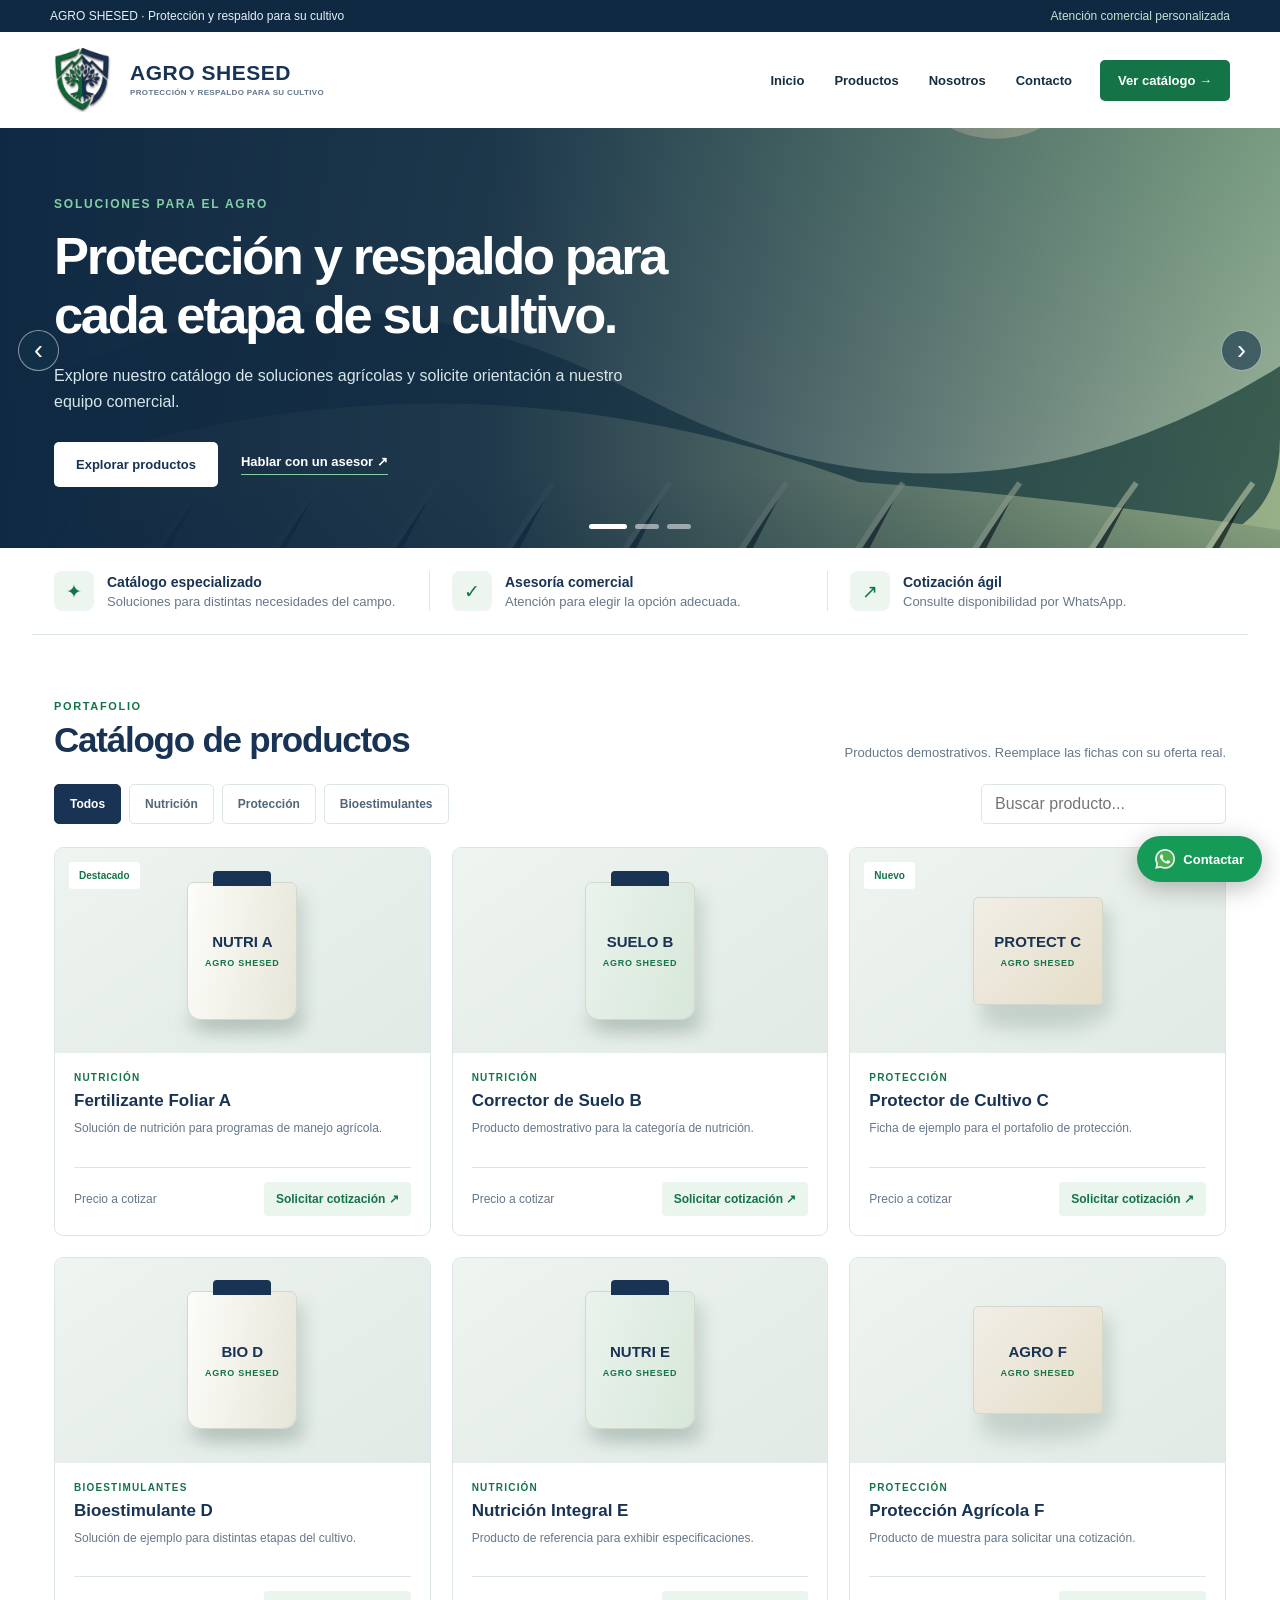
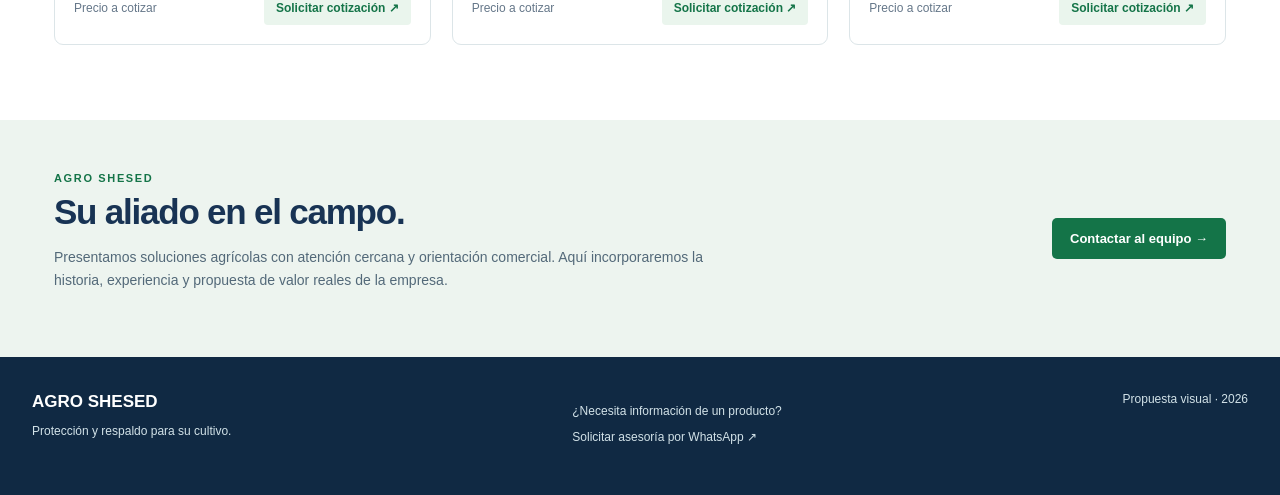
==== commit 2b994ac5: "feat: add Agro Shesed favicon" ====
--- a/index.html
+++ b/index.html
@@ -1 +1 @@
-<!doctype html><html lang="es"><head><meta charset="utf-8"><meta name="viewport" content="width=device-width,initial-scale=1"><title>AGRO SHESED | Catálogo agrícola</title><link rel="stylesheet" href="styles.css"><link rel="stylesheet" href="logo.css"></head><body><div class="topline"><span>AGRO SHESED · Protección y respaldo para su cultivo</span><span>Atención comercial personalizada</span></div><header class="header"><a class="logo" href="#inicio"><span class="logo-frame"><img src="assets/logo-original.png" alt="Logo AGRO SHESED"></span><div><div class="wordmark">AGRO SHESED</div><small>PROTECCIÓN Y RESPALDO PARA SU CULTIVO</small></div></a><nav class="nav"><a href="#inicio">Inicio</a><a href="#catalogo">Productos</a><a href="#empresa">Nosotros</a><a href="#contacto">Contacto</a></nav><a class="header-cta" href="#catalogo">Ver catálogo →</a></header><main id="inicio"><section class="hero slider" aria-label="Presentación de AGRO SHESED"><div class="slides"><article class="slide active" aria-hidden="false"><div class="slide-image" style="background-image:linear-gradient(90deg,#102943 0%,#102943e8 38%,#10294335 100%),url(assets/banner-1.svg)"></div><div class="slide-content"><div class="kicker">Soluciones para el agro</div><h1>Protección y respaldo para cada etapa de su cultivo.</h1><p>Explore nuestro catálogo de soluciones agrícolas y solicite orientación a nuestro equipo comercial.</p><div class="hero-actions"><a href="#catalogo" class="button">Explorar productos</a><a href="#contacto">Hablar con un asesor ↗</a></div></div></article><article class="slide" aria-hidden="true"><div class="slide-image" style="background-image:linear-gradient(90deg,#102943 0%,#102943df 38%,#10294329 100%),url(assets/banner-2.svg)"></div><div class="slide-content"><div class="kicker">Asesoría especializada</div><h1>Soluciones para proteger el potencial de su campo.</h1><p>Conozca nuestras categorías y consulte los productos que mejor se adapten a sus necesidades.</p><div class="hero-actions"><a href="#catalogo" class="button">Ver categorías</a><a href="#contacto">Solicitar asesoría ↗</a></div></div></article><article class="slide" aria-hidden="true"><div class="slide-image" style="background-image:linear-gradient(90deg,#102943 0%,#102943e0 38%,#10294325 100%),url(assets/banner-3.svg)"></div><div class="slide-content"><div class="kicker">Agro Shesed</div><h1>Nutrición y cuidado con enfoque en resultados.</h1><p>Revise el portafolio y solicite una cotización personalizada de los productos de su interés.</p><div class="hero-actions"><a href="#catalogo" class="button">Consultar productos</a><a href="#contacto">Contactar al equipo ↗</a></div></div></article></div><button class="slide-arrow prev" aria-label="Diapositiva anterior">‹</button><button class="slide-arrow next" aria-label="Diapositiva siguiente">›</button><div class="slide-dots" aria-label="Elegir diapositiva"><button class="dot active" aria-label="Ver diapositiva 1" aria-current="true"></button><button class="dot" aria-label="Ver diapositiva 2"></button><button class="dot" aria-label="Ver diapositiva 3"></button></div></section><section class="stat-strip"><div class="stat"><div class="icon">✦</div><div><b>Catálogo especializado</b>Soluciones para distintas necesidades del campo.</div></div><div class="stat"><div class="icon">✓</div><div><b>Asesoría comercial</b>Atención para elegir la opción adecuada.</div></div><div class="stat"><div class="icon">↗</div><div><b>Cotización ágil</b>Consulte disponibilidad por WhatsApp.</div></div></section><section class="container" id="catalogo"><div class="heading"><div><div class="eyebrow">Portafolio</div><h2>Catálogo de productos</h2></div><p>Productos demostrativos. Reemplace las fichas con su oferta real.</p></div><div class="toolbar"><div class="filters" role="group" aria-label="Categorías"><button class="filter active" data-category="Todos">Todos</button><button class="filter" data-category="Nutrición">Nutrición</button><button class="filter" data-category="Protección">Protección</button><button class="filter" data-category="Bioestimulantes">Bioestimulantes</button></div><input type="search" id="search" placeholder="Buscar producto..." aria-label="Buscar producto"></div><div class="grid" id="grid"></div><div class="empty" id="empty">No se encontraron productos.</div></section><section class="about" id="empresa"><div class="about-inner"><div><div class="eyebrow">AGRO SHESED</div><h2>Su aliado en el campo.</h2><p>Presentamos soluciones agrícolas con atención cercana y orientación comercial. Aquí incorporaremos la historia, experiencia y propuesta de valor reales de la empresa.</p></div><a class="button" href="#contacto">Contactar al equipo →</a></div></section></main><footer class="footer" id="contacto"><div><strong>AGRO SHESED</strong><p>Protección y respaldo para su cultivo.</p></div><div><p>¿Necesita información de un producto?</p><a id="contactLink" href="#">Solicitar asesoría por WhatsApp ↗</a></div><span>Propuesta visual · 2026</span></footer><a class="floating" id="floating" href="#"><img class="whatsapp-icon" src="assets/whatsapp-icon.png" alt="">Contactar</a><script src="app.js" defer></script></body></html>+<!doctype html><html lang="es"><head><meta charset="utf-8"><meta name="viewport" content="width=device-width,initial-scale=1"><title>AGRO SHESED | Catálogo agrícola</title><link rel="icon" type="image/svg+xml" href="assets/favicon.svg"><link rel="stylesheet" href="styles.css"><link rel="stylesheet" href="logo.css"></head><body><div class="topline"><span>AGRO SHESED · Protección y respaldo para su cultivo</span><span>Atención comercial personalizada</span></div><header class="header"><a class="logo" href="#inicio"><span class="logo-frame"><img src="assets/logo-original.png" alt="Logo AGRO SHESED"></span><div><div class="wordmark">AGRO SHESED</div><small>PROTECCIÓN Y RESPALDO PARA SU CULTIVO</small></div></a><nav class="nav"><a href="#inicio">Inicio</a><a href="#catalogo">Productos</a><a href="#empresa">Nosotros</a><a href="#contacto">Contacto</a></nav><a class="header-cta" href="#catalogo">Ver catálogo →</a></header><main id="inicio"><section class="hero slider" aria-label="Presentación de AGRO SHESED"><div class="slides"><article class="slide active" aria-hidden="false"><div class="slide-image" style="background-image:linear-gradient(90deg,#102943 0%,#102943e8 38%,#10294335 100%),url(assets/banner-1.svg)"></div><div class="slide-content"><div class="kicker">Soluciones para el agro</div><h1>Protección y respaldo para cada etapa de su cultivo.</h1><p>Explore nuestro catálogo de soluciones agrícolas y solicite orientación a nuestro equipo comercial.</p><div class="hero-actions"><a href="#catalogo" class="button">Explorar productos</a><a href="#contacto">Hablar con un asesor ↗</a></div></div></article><article class="slide" aria-hidden="true"><div class="slide-image" style="background-image:linear-gradient(90deg,#102943 0%,#102943df 38%,#10294329 100%),url(assets/banner-2.svg)"></div><div class="slide-content"><div class="kicker">Asesoría especializada</div><h1>Soluciones para proteger el potencial de su campo.</h1><p>Conozca nuestras categorías y consulte los productos que mejor se adapten a sus necesidades.</p><div class="hero-actions"><a href="#catalogo" class="button">Ver categorías</a><a href="#contacto">Solicitar asesoría ↗</a></div></div></article><article class="slide" aria-hidden="true"><div class="slide-image" style="background-image:linear-gradient(90deg,#102943 0%,#102943e0 38%,#10294325 100%),url(assets/banner-3.svg)"></div><div class="slide-content"><div class="kicker">Agro Shesed</div><h1>Nutrición y cuidado con enfoque en resultados.</h1><p>Revise el portafolio y solicite una cotización personalizada de los productos de su interés.</p><div class="hero-actions"><a href="#catalogo" class="button">Consultar productos</a><a href="#contacto">Contactar al equipo ↗</a></div></div></article></div><button class="slide-arrow prev" aria-label="Diapositiva anterior">‹</button><button class="slide-arrow next" aria-label="Diapositiva siguiente">›</button><div class="slide-dots" aria-label="Elegir diapositiva"><button class="dot active" aria-label="Ver diapositiva 1" aria-current="true"></button><button class="dot" aria-label="Ver diapositiva 2"></button><button class="dot" aria-label="Ver diapositiva 3"></button></div></section><section class="stat-strip"><div class="stat"><div class="icon">✦</div><div><b>Catálogo especializado</b>Soluciones para distintas necesidades del campo.</div></div><div class="stat"><div class="icon">✓</div><div><b>Asesoría comercial</b>Atención para elegir la opción adecuada.</div></div><div class="stat"><div class="icon">↗</div><div><b>Cotización ágil</b>Consulte disponibilidad por WhatsApp.</div></div></section><section class="container" id="catalogo"><div class="heading"><div><div class="eyebrow">Portafolio</div><h2>Catálogo de productos</h2></div><p>Productos demostrativos. Reemplace las fichas con su oferta real.</p></div><div class="toolbar"><div class="filters" role="group" aria-label="Categorías"><button class="filter active" data-category="Todos">Todos</button><button class="filter" data-category="Nutrición">Nutrición</button><button class="filter" data-category="Protección">Protección</button><button class="filter" data-category="Bioestimulantes">Bioestimulantes</button></div><input type="search" id="search" placeholder="Buscar producto..." aria-label="Buscar producto"></div><div class="grid" id="grid"></div><div class="empty" id="empty">No se encontraron productos.</div></section><section class="about" id="empresa"><div class="about-inner"><div><div class="eyebrow">AGRO SHESED</div><h2>Su aliado en el campo.</h2><p>Presentamos soluciones agrícolas con atención cercana y orientación comercial. Aquí incorporaremos la historia, experiencia y propuesta de valor reales de la empresa.</p></div><a class="button" href="#contacto">Contactar al equipo →</a></div></section></main><footer class="footer" id="contacto"><div><strong>AGRO SHESED</strong><p>Protección y respaldo para su cultivo.</p></div><div><p>¿Necesita información de un producto?</p><a id="contactLink" href="#">Solicitar asesoría por WhatsApp ↗</a></div><span>Propuesta visual · 2026</span></footer><a class="floating" id="floating" href="#"><img class="whatsapp-icon" src="assets/whatsapp-icon.png" alt="">Contactar</a><script src="app.js" defer></script></body></html>
--- a/logo.css
+++ b/logo.css
@@ -0,0 +1,4 @@
+.logo-frame{width:64px;height:64px;position:relative;display:block;overflow:hidden;flex:none}
+.logo-frame img{position:absolute!important;width:220px!important;height:auto!important;max-width:none!important;left:-78px!important;top:-17px!important;transform:none!important;clip-path:none!important;object-fit:initial!important;filter:drop-shadow(0 3px 4px rgba(16,41,67,.16))}
+.logo{gap:16px;min-width:310px}.logo .wordmark{font-size:21px;line-height:1.05;letter-spacing:.025em}.logo small{font-size:8px;letter-spacing:.045em;line-height:1.25;white-space:nowrap}
+@media(max-width:650px){.logo-frame{width:48px;height:52px}.logo-frame img{width:178px!important;left:-63px!important;top:-13px!important}.logo{gap:8px;min-width:0}.logo .wordmark{font-size:15px}.logo small{font-size:6px;white-space:normal;max-width:142px}}
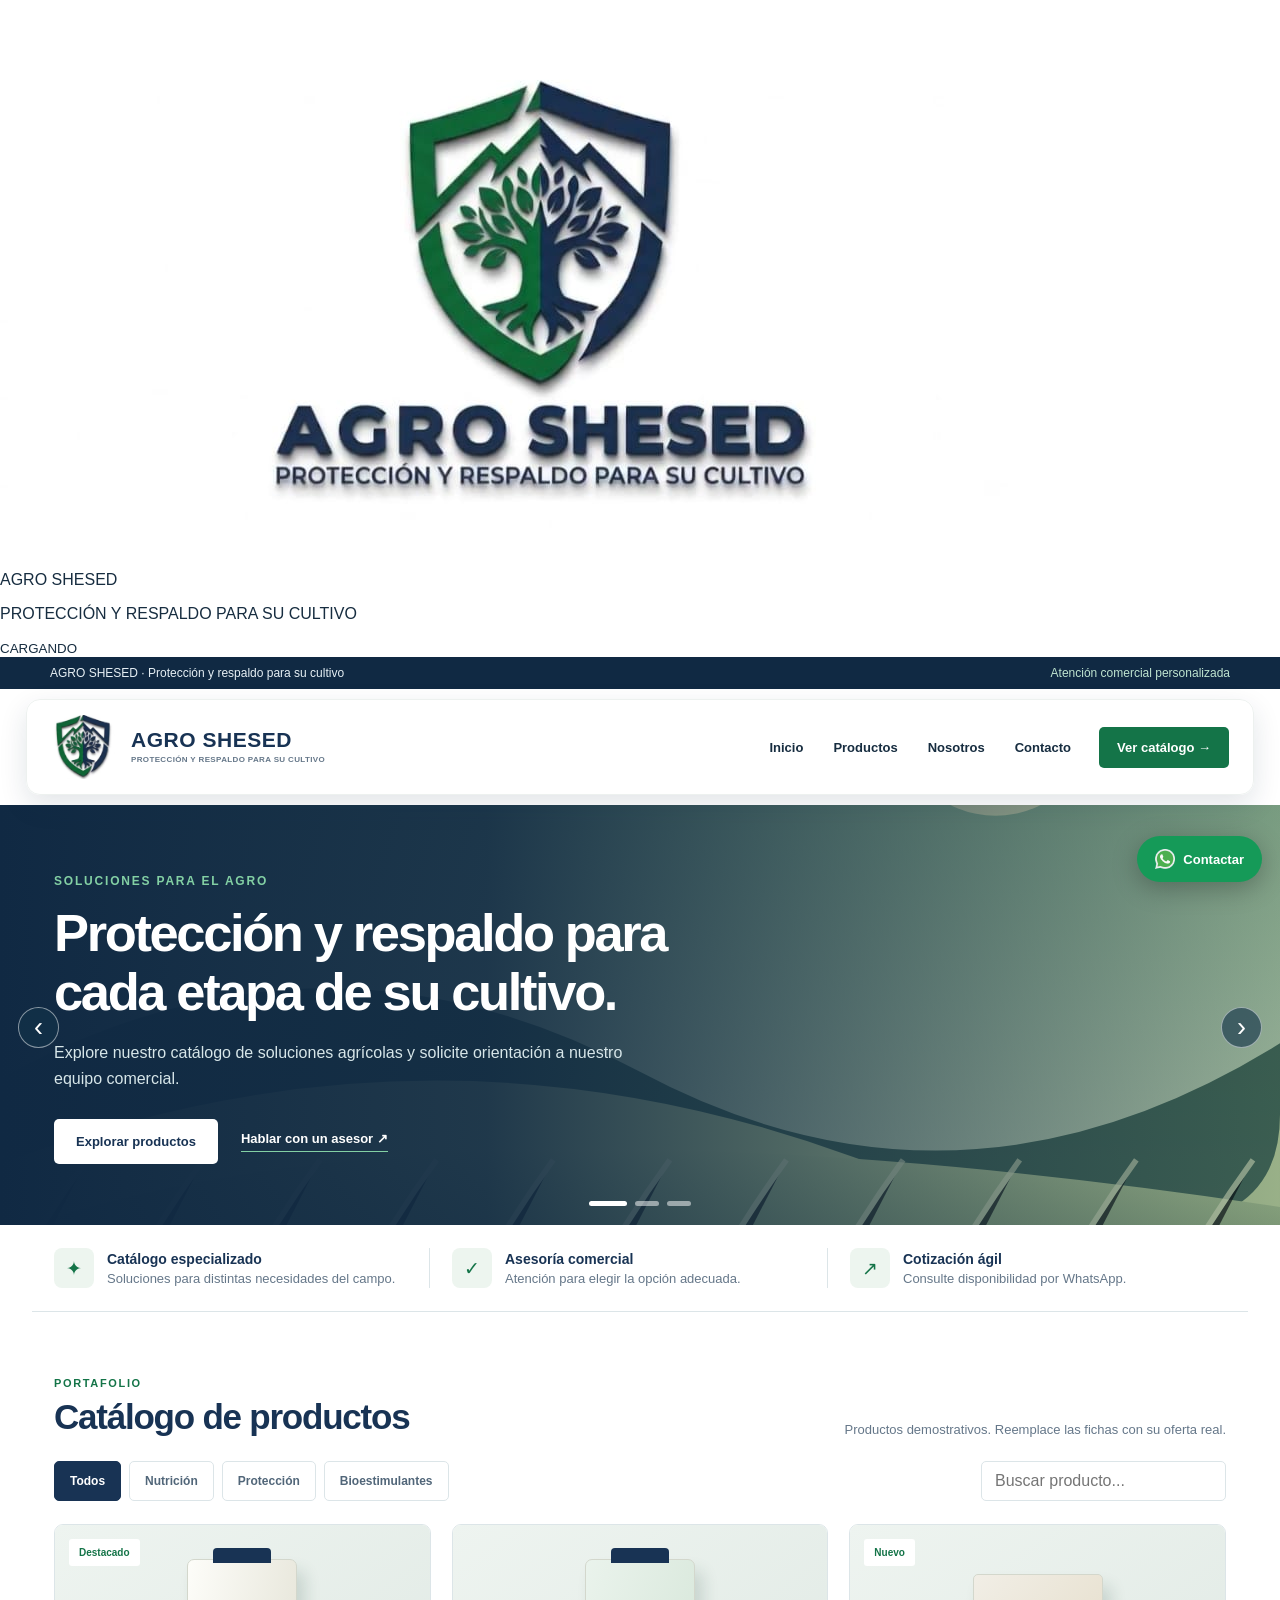
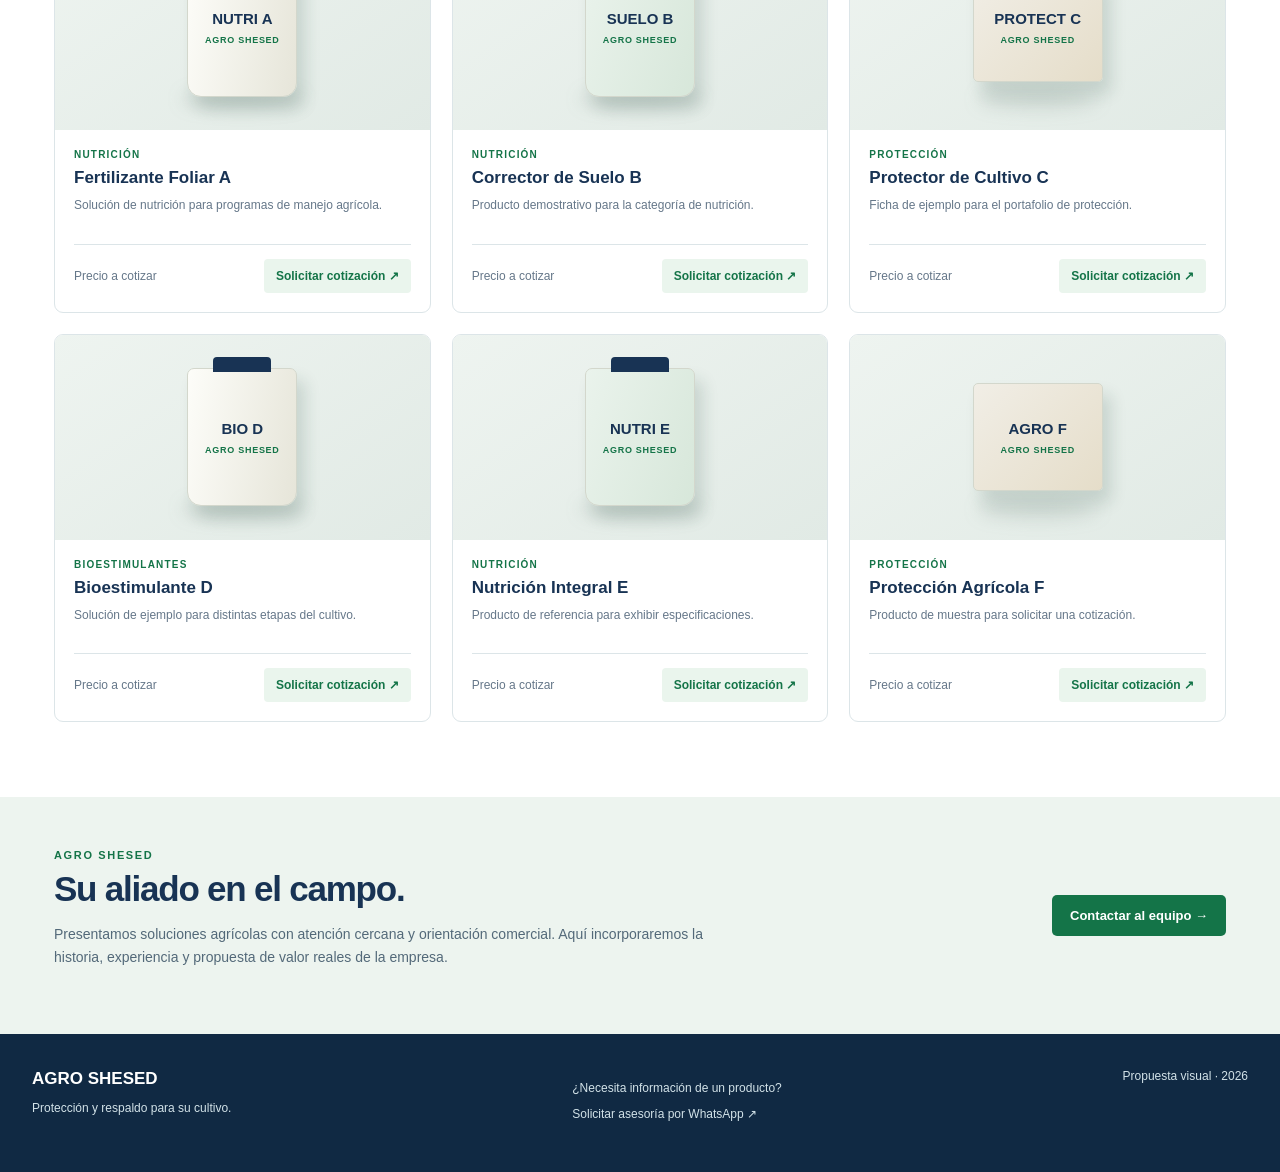
==== commit 59035b50: "Añadir pantalla de carga de Agro Shesed" ====
--- a/index.html
+++ b/index.html
@@ -1 +1,162 @@
-<!doctype html><html lang="es"><head><meta charset="utf-8"><meta name="viewport" content="width=device-width,initial-scale=1"><title>AGRO SHESED | Catálogo agrícola</title><link rel="icon" type="image/svg+xml" href="assets/favicon.svg"><link rel="stylesheet" href="styles.css"><link rel="stylesheet" href="logo.css"></head><body><div class="topline"><span>AGRO SHESED · Protección y respaldo para su cultivo</span><span>Atención comercial personalizada</span></div><header class="header"><a class="logo" href="#inicio"><span class="logo-frame"><img src="assets/logo-original.png" alt="Logo AGRO SHESED"></span><div><div class="wordmark">AGRO SHESED</div><small>PROTECCIÓN Y RESPALDO PARA SU CULTIVO</small></div></a><nav class="nav"><a href="#inicio">Inicio</a><a href="#catalogo">Productos</a><a href="#empresa">Nosotros</a><a href="#contacto">Contacto</a></nav><a class="header-cta" href="#catalogo">Ver catálogo →</a></header><main id="inicio"><section class="hero slider" aria-label="Presentación de AGRO SHESED"><div class="slides"><article class="slide active" aria-hidden="false"><div class="slide-image" style="background-image:linear-gradient(90deg,#102943 0%,#102943e8 38%,#10294335 100%),url(assets/banner-1.svg)"></div><div class="slide-content"><div class="kicker">Soluciones para el agro</div><h1>Protección y respaldo para cada etapa de su cultivo.</h1><p>Explore nuestro catálogo de soluciones agrícolas y solicite orientación a nuestro equipo comercial.</p><div class="hero-actions"><a href="#catalogo" class="button">Explorar productos</a><a href="#contacto">Hablar con un asesor ↗</a></div></div></article><article class="slide" aria-hidden="true"><div class="slide-image" style="background-image:linear-gradient(90deg,#102943 0%,#102943df 38%,#10294329 100%),url(assets/banner-2.svg)"></div><div class="slide-content"><div class="kicker">Asesoría especializada</div><h1>Soluciones para proteger el potencial de su campo.</h1><p>Conozca nuestras categorías y consulte los productos que mejor se adapten a sus necesidades.</p><div class="hero-actions"><a href="#catalogo" class="button">Ver categorías</a><a href="#contacto">Solicitar asesoría ↗</a></div></div></article><article class="slide" aria-hidden="true"><div class="slide-image" style="background-image:linear-gradient(90deg,#102943 0%,#102943e0 38%,#10294325 100%),url(assets/banner-3.svg)"></div><div class="slide-content"><div class="kicker">Agro Shesed</div><h1>Nutrición y cuidado con enfoque en resultados.</h1><p>Revise el portafolio y solicite una cotización personalizada de los productos de su interés.</p><div class="hero-actions"><a href="#catalogo" class="button">Consultar productos</a><a href="#contacto">Contactar al equipo ↗</a></div></div></article></div><button class="slide-arrow prev" aria-label="Diapositiva anterior">‹</button><button class="slide-arrow next" aria-label="Diapositiva siguiente">›</button><div class="slide-dots" aria-label="Elegir diapositiva"><button class="dot active" aria-label="Ver diapositiva 1" aria-current="true"></button><button class="dot" aria-label="Ver diapositiva 2"></button><button class="dot" aria-label="Ver diapositiva 3"></button></div></section><section class="stat-strip"><div class="stat"><div class="icon">✦</div><div><b>Catálogo especializado</b>Soluciones para distintas necesidades del campo.</div></div><div class="stat"><div class="icon">✓</div><div><b>Asesoría comercial</b>Atención para elegir la opción adecuada.</div></div><div class="stat"><div class="icon">↗</div><div><b>Cotización ágil</b>Consulte disponibilidad por WhatsApp.</div></div></section><section class="container" id="catalogo"><div class="heading"><div><div class="eyebrow">Portafolio</div><h2>Catálogo de productos</h2></div><p>Productos demostrativos. Reemplace las fichas con su oferta real.</p></div><div class="toolbar"><div class="filters" role="group" aria-label="Categorías"><button class="filter active" data-category="Todos">Todos</button><button class="filter" data-category="Nutrición">Nutrición</button><button class="filter" data-category="Protección">Protección</button><button class="filter" data-category="Bioestimulantes">Bioestimulantes</button></div><input type="search" id="search" placeholder="Buscar producto..." aria-label="Buscar producto"></div><div class="grid" id="grid"></div><div class="empty" id="empty">No se encontraron productos.</div></section><section class="about" id="empresa"><div class="about-inner"><div><div class="eyebrow">AGRO SHESED</div><h2>Su aliado en el campo.</h2><p>Presentamos soluciones agrícolas con atención cercana y orientación comercial. Aquí incorporaremos la historia, experiencia y propuesta de valor reales de la empresa.</p></div><a class="button" href="#contacto">Contactar al equipo →</a></div></section></main><footer class="footer" id="contacto"><div><strong>AGRO SHESED</strong><p>Protección y respaldo para su cultivo.</p></div><div><p>¿Necesita información de un producto?</p><a id="contactLink" href="#">Solicitar asesoría por WhatsApp ↗</a></div><span>Propuesta visual · 2026</span></footer><a class="floating" id="floating" href="#"><img class="whatsapp-icon" src="assets/whatsapp-icon.png" alt="">Contactar</a><script src="app.js" defer></script></body></html>+<!doctype html>
+<html lang="es">
+<head>
+<meta charset="utf-8">
+<meta name="viewport" content="width=device-width,initial-scale=1">
+<title>AGRO SHESED | Catálogo agrícola</title>
+<link rel="icon" type="image/svg+xml" href="assets/favicon.svg">
+<link rel="stylesheet" href="styles.css">
+<link rel="stylesheet" href="logo.css">
+</head>
+<body>
+<div class="site-loader" id="siteLoader" role="status" aria-live="polite" aria-label="Cargando sitio">
+<div class="loader-brand">
+<span class="loader-logo-frame"><img src="assets/logo-original.png" alt=""></span>
+<div class="loader-name">AGRO <span>SHESED</span></div>
+<p>PROTECCIÓN Y RESPALDO PARA SU CULTIVO</p>
+<div class="loader-progress" aria-hidden="true"><span></span></div>
+<small>CARGANDO</small>
+</div>
+</div>
+<div class="topline">
+<span>AGRO SHESED · Protección y respaldo para su cultivo</span>
+<span>Atención comercial personalizada</span>
+</div>
+<header class="header">
+<a class="logo" href="#inicio">
+<span class="logo-frame">
+<img src="assets/logo-original.png" alt="Logo AGRO SHESED">
+</span>
+<div>
+<div class="wordmark">AGRO SHESED</div>
+<small>PROTECCIÓN Y RESPALDO PARA SU CULTIVO</small>
+</div>
+</a>
+<nav class="nav">
+<a href="#inicio">Inicio</a>
+<a href="#catalogo">Productos</a>
+<a href="#empresa">Nosotros</a>
+<a href="#contacto">Contacto</a>
+</nav>
+<a class="header-cta" href="#catalogo">Ver catálogo →</a>
+</header>
+<main id="inicio">
+<section class="hero slider" aria-label="Presentación de AGRO SHESED">
+<div class="slides">
+<article class="slide active" aria-hidden="false">
+<div class="slide-image" style="background-image:linear-gradient(90deg,#102943 0%,#102943e8 38%,#10294335 100%),url(assets/banner-1.svg)">
+</div>
+<div class="slide-content">
+<div class="kicker">Soluciones para el agro</div>
+<h1>Protección y respaldo para cada etapa de su cultivo.</h1>
+<p>Explore nuestro catálogo de soluciones agrícolas y solicite orientación a nuestro equipo comercial.</p>
+<div class="hero-actions">
+<a href="#catalogo" class="button">Explorar productos</a>
+<a href="#contacto">Hablar con un asesor ↗</a>
+</div>
+</div>
+</article>
+<article class="slide" aria-hidden="true">
+<div class="slide-image" style="background-image:linear-gradient(90deg,#102943 0%,#102943df 38%,#10294329 100%),url(assets/banner-2.svg)">
+</div>
+<div class="slide-content">
+<div class="kicker">Asesoría especializada</div>
+<h1>Soluciones para proteger el potencial de su campo.</h1>
+<p>Conozca nuestras categorías y consulte los productos que mejor se adapten a sus necesidades.</p>
+<div class="hero-actions">
+<a href="#catalogo" class="button">Ver categorías</a>
+<a href="#contacto">Solicitar asesoría ↗</a>
+</div>
+</div>
+</article>
+<article class="slide" aria-hidden="true">
+<div class="slide-image" style="background-image:linear-gradient(90deg,#102943 0%,#102943e0 38%,#10294325 100%),url(assets/banner-3.svg)">
+</div>
+<div class="slide-content">
+<div class="kicker">Agro Shesed</div>
+<h1>Nutrición y cuidado con enfoque en resultados.</h1>
+<p>Revise el portafolio y solicite una cotización personalizada de los productos de su interés.</p>
+<div class="hero-actions">
+<a href="#catalogo" class="button">Consultar productos</a>
+<a href="#contacto">Contactar al equipo ↗</a>
+</div>
+</div>
+</article>
+</div>
+<button class="slide-arrow prev" aria-label="Diapositiva anterior">‹</button>
+<button class="slide-arrow next" aria-label="Diapositiva siguiente">›</button>
+<div class="slide-dots" aria-label="Elegir diapositiva">
+<button class="dot active" aria-label="Ver diapositiva 1" aria-current="true">
+</button>
+<button class="dot" aria-label="Ver diapositiva 2">
+</button>
+<button class="dot" aria-label="Ver diapositiva 3">
+</button>
+</div>
+</section>
+<section class="stat-strip">
+<div class="stat">
+<div class="icon">✦</div>
+<div>
+<b>Catálogo especializado</b>Soluciones para distintas necesidades del campo.</div>
+</div>
+<div class="stat">
+<div class="icon">✓</div>
+<div>
+<b>Asesoría comercial</b>Atención para elegir la opción adecuada.</div>
+</div>
+<div class="stat">
+<div class="icon">↗</div>
+<div>
+<b>Cotización ágil</b>Consulte disponibilidad por WhatsApp.</div>
+</div>
+</section>
+<section class="container" id="catalogo">
+<div class="heading">
+<div>
+<div class="eyebrow">Portafolio</div>
+<h2>Catálogo de productos</h2>
+</div>
+<p>Productos demostrativos. Reemplace las fichas con su oferta real.</p>
+</div>
+<div class="toolbar">
+<div class="filters" role="group" aria-label="Categorías">
+<button class="filter active" data-category="Todos">Todos</button>
+<button class="filter" data-category="Nutrición">Nutrición</button>
+<button class="filter" data-category="Protección">Protección</button>
+<button class="filter" data-category="Bioestimulantes">Bioestimulantes</button>
+</div>
+<input type="search" id="search" placeholder="Buscar producto..." aria-label="Buscar producto">
+</div>
+<div class="grid" id="grid">
+</div>
+<div class="empty" id="empty">No se encontraron productos.</div>
+</section>
+<section class="about" id="empresa">
+<div class="about-inner">
+<div>
+<div class="eyebrow">AGRO SHESED</div>
+<h2>Su aliado en el campo.</h2>
+<p>Presentamos soluciones agrícolas con atención cercana y orientación comercial. Aquí incorporaremos la historia, experiencia y propuesta de valor reales de la empresa.</p>
+</div>
+<a class="button" href="#contacto">Contactar al equipo →</a>
+</div>
+</section>
+</main>
+<footer class="footer" id="contacto">
+<div>
+<strong>AGRO SHESED</strong>
+<p>Protección y respaldo para su cultivo.</p>
+</div>
+<div>
+<p>¿Necesita información de un producto?</p>
+<a id="contactLink" href="#">Solicitar asesoría por WhatsApp ↗</a>
+</div>
+<span>Propuesta visual · 2026</span>
+</footer>
+<a class="floating" id="floating" href="#">
+<img class="whatsapp-icon" src="assets/whatsapp-icon.png" alt="">Contactar</a>
+<script src="app.js" defer>
+</script>
+</body>
+</html>
--- a/logo.css
+++ b/logo.css
@@ -1,4 +1,6 @@
 .logo-frame{width:64px;height:64px;position:relative;display:block;overflow:hidden;flex:none}
 .logo-frame img{position:absolute!important;width:220px!important;height:auto!important;max-width:none!important;left:-78px!important;top:-17px!important;transform:none!important;clip-path:none!important;object-fit:initial!important;filter:drop-shadow(0 3px 4px rgba(16,41,67,.16))}
 .logo{gap:16px;min-width:310px}.logo .wordmark{font-size:21px;line-height:1.05;letter-spacing:.025em}.logo small{font-size:8px;letter-spacing:.045em;line-height:1.25;white-space:nowrap}
-@media(max-width:650px){.logo-frame{width:48px;height:52px}.logo-frame img{width:178px!important;left:-63px!important;top:-13px!important}.logo{gap:8px;min-width:0}.logo .wordmark{font-size:15px}.logo small{font-size:6px;white-space:normal;max-width:142px}}+@media(max-width:650px){.logo-frame{width:48px;height:52px}.logo-frame img{width:178px!important;left:-63px!important;top:-13px!important}.logo{gap:8px;min-width:0}.logo .wordmark{font-size:15px}.logo small{font-size:6px;white-space:normal;max-width:142px}}
+.header{position:sticky;top:12px;z-index:40;margin:10px auto;background:rgba(255,255,255,.96);border:1px solid #edf1ef;border-radius:14px;box-shadow:0 10px 28px rgba(16,41,67,.12);backdrop-filter:blur(12px)}
+@media(max-width:650px){.header{top:6px;margin:6px auto;border-radius:10px;box-shadow:0 7px 18px rgba(16,41,67,.1)}}
